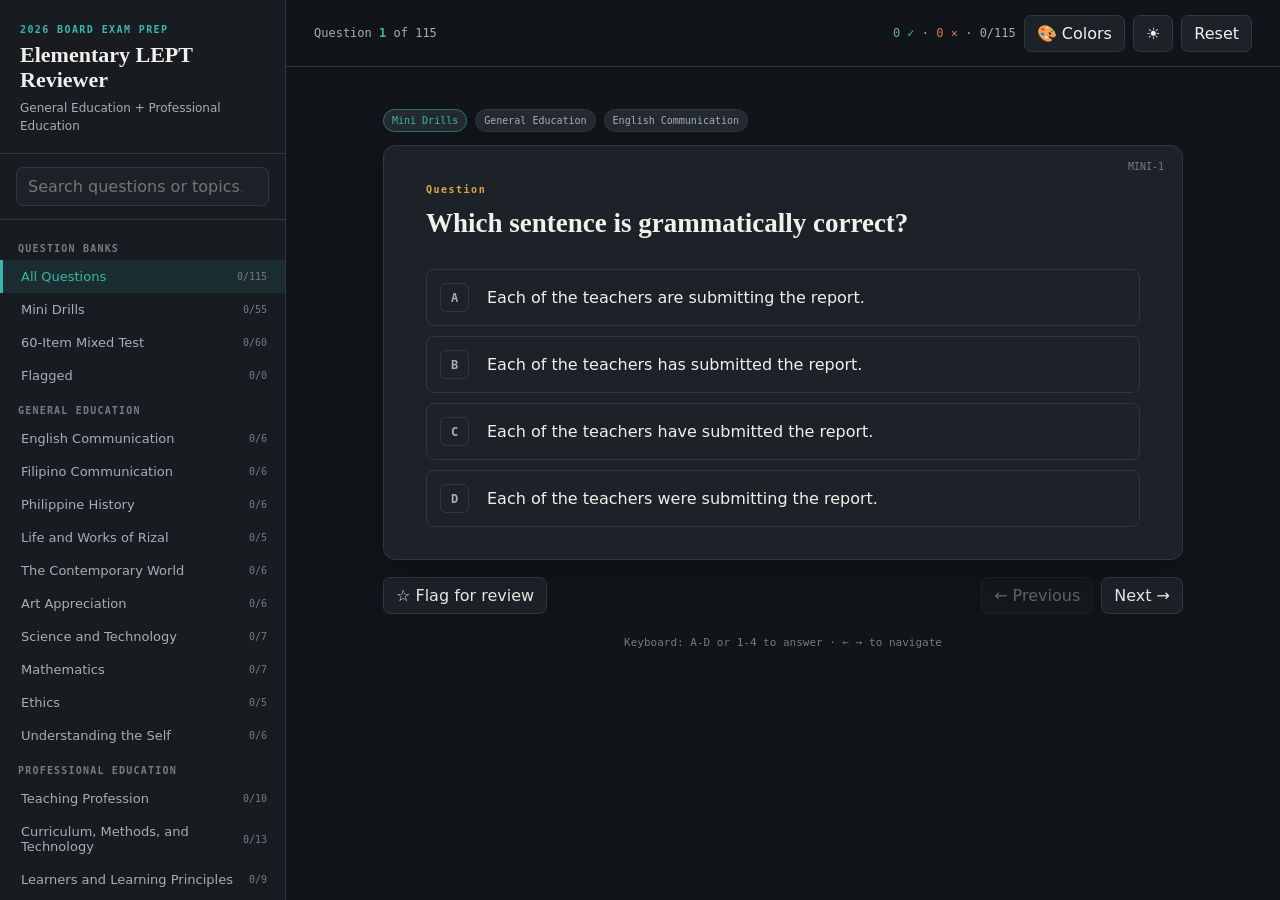
==== index.html @ 4aae1e00 "Rename elementary-lept-reviewer.html to index.html" ====
<!doctype html>
<html lang="en">
<head>
  <meta charset="utf-8">
  <meta name="viewport" content="width=device-width,initial-scale=1">
  <meta name="description" content="Interactive Elementary LEPT 2026 reviewer based on the included PDF.">
  <title>Elementary LEPT 2026 - Interactive Reviewer</title>
  <script>
    try {
      document.documentElement.dataset.theme = localStorage.getItem('lept-theme') || 'dark';
      const savedAccent = localStorage.getItem('lept-accent');
      if (/^#[0-9a-f]{6}$/i.test(savedAccent || '')) document.documentElement.style.setProperty('--teal', savedAccent);
    } catch (_) { document.documentElement.dataset.theme = 'dark'; }
  </script>
  <style>
    :root{color-scheme:dark;--bg:#111418;--side:#181c21;--card:#1d2228;--soft:#242a31;--line:#303740;--ink:#f1f0eb;--dim:#a8adb4;--faint:#737b85;--teal:#3cb6aa;--teal-bg:rgba(60,182,170,.1);--gold:#dba746;--good:#58bd87;--good-bg:rgba(88,189,135,.12);--bad:#e26d5a;--bad-bg:rgba(226,109,90,.12);--serif:Georgia,'Times New Roman',serif;--sans:Inter,Segoe UI,system-ui,sans-serif;--mono:'Cascadia Mono',Consolas,monospace}
    :root[data-theme="light"]{color-scheme:light;--bg:#f4f1ea;--side:#eae5dc;--card:#fffdf8;--soft:#f3efe7;--line:#d7d0c4;--ink:#242621;--dim:#62665f;--faint:#8a8d86;--teal:#147f78;--teal-bg:rgba(20,127,120,.09);--gold:#a56a19;--good:#287b52;--good-bg:rgba(40,123,82,.1);--bad:#b64b3b;--bad-bg:rgba(182,75,59,.1)}
    *{box-sizing:border-box}html,body{margin:0;height:100%;background:var(--bg);color:var(--ink);font-family:var(--sans)}button,input{font:inherit}button{color:inherit}body{display:flex;overflow:hidden}
    .sidebar{width:286px;min-width:286px;height:100vh;display:flex;flex-direction:column;background:var(--side);border-right:1px solid var(--line);z-index:20}.brand{padding:24px 20px 18px;border-bottom:1px solid var(--line)}.eyebrow,.label{font:600 10px/1.2 var(--mono);letter-spacing:.14em;text-transform:uppercase;color:var(--teal)}.brand h1{font:600 22px/1.12 var(--serif);margin:7px 0 7px}.brand p{font-size:12px;line-height:1.5;color:var(--dim);margin:0}.search{padding:13px 16px;border-bottom:1px solid var(--line)}.search input{width:100%;border:1px solid var(--line);border-radius:7px;background:var(--card);color:var(--ink);padding:9px 11px;outline:none}.search input:focus{border-color:var(--teal)}.filters{overflow:auto;padding:10px 0 24px}.group-title{font:600 10px/1 var(--mono);text-transform:uppercase;letter-spacing:.12em;color:var(--faint);padding:14px 18px 6px}.filter{display:grid;grid-template-columns:1fr auto;gap:8px;align-items:center;width:100%;padding:9px 18px;border:0;border-left:3px solid transparent;background:transparent;text-align:left;cursor:pointer;font-size:13px;color:var(--dim)}.filter:hover{background:var(--teal-bg);color:var(--ink)}.filter.active{border-left-color:var(--teal);background:var(--teal-bg);color:var(--teal)}.filter small{font:10px var(--mono);color:var(--faint)}
    .main{height:100vh;min-width:0;flex:1;display:flex;flex-direction:column}.topbar{height:67px;min-height:67px;display:flex;align-items:center;justify-content:space-between;gap:16px;padding:0 28px;border-bottom:1px solid var(--line);background:var(--bg)}.progress-label{font:12px var(--mono);color:var(--dim)}.progress-label b{color:var(--teal)}.top-actions{display:flex;align-items:center;gap:8px;position:relative}.icon-btn,.nav-btn,.action-btn{border:1px solid var(--line);border-radius:7px;background:var(--card);cursor:pointer;padding:8px 12px}.icon-btn:hover,.nav-btn:hover,.action-btn:hover{border-color:var(--teal);color:var(--teal)}.icon-btn.active{border-color:var(--teal);color:var(--teal);background:var(--teal-bg)}.menu{display:none}.score{font:12px var(--mono);color:var(--dim);white-space:nowrap}.score .good{color:var(--good)}.score .bad{color:var(--bad)}
    .appearance{position:absolute;right:0;top:46px;width:286px;padding:17px;border:1px solid var(--line);border-radius:11px;background:var(--card);box-shadow:0 18px 45px rgba(0,0,0,.3);z-index:40;display:none}.appearance.open{display:block}.appearance h2{font:600 18px var(--serif);margin:0 0 5px}.appearance p{font-size:12px;line-height:1.45;color:var(--dim);margin:0 0 15px}.palette{display:grid;grid-template-columns:repeat(6,1fr);gap:9px;margin-bottom:16px}.swatch{width:32px;height:32px;border-radius:50%;border:2px solid var(--card);outline:1px solid var(--line);cursor:pointer;transition:transform .15s}.swatch:hover{transform:scale(1.1)}.swatch.selected{outline:3px solid var(--ink);outline-offset:2px}.custom-color{display:flex;align-items:center;justify-content:space-between;gap:12px;padding-top:13px;border-top:1px solid var(--line);font-size:13px}.custom-color input{width:46px;height:32px;padding:2px;border:1px solid var(--line);border-radius:6px;background:var(--soft);cursor:pointer}.appearance-note{font:10px var(--mono);color:var(--faint);margin-top:12px}
    .content{overflow:auto;min-width:0;flex:1;padding:42px 24px 34px}.wrap{width:min(800px,100%);max-width:100%;margin:auto}.crumbs{display:flex;gap:8px;align-items:center;flex-wrap:wrap;margin-bottom:13px}.chip{padding:5px 8px;border:1px solid var(--line);border-radius:999px;font:10px var(--mono);color:var(--dim);background:var(--soft)}.chip.accent{color:var(--teal);border-color:color-mix(in srgb,var(--teal) 45%,var(--line))}.card{position:relative;max-width:100%;min-width:0;padding:38px 42px 32px;border:1px solid var(--line);border-radius:12px;background:var(--card);box-shadow:0 18px 50px rgba(0,0,0,.18)}.stamp{position:absolute;right:18px;top:15px;font:10px var(--mono);color:var(--faint)}.q-label{font:600 10px var(--mono);letter-spacing:.15em;color:var(--gold);margin-bottom:10px}.question{font:600 clamp(20px,3vw,27px)/1.35 var(--serif);margin:0 0 28px;overflow-wrap:anywhere}.options{display:grid;gap:10px;min-width:0}.option{display:grid;grid-template-columns:35px minmax(0,1fr);gap:12px;align-items:start;min-width:0;border:1px solid var(--line);border-radius:8px;padding:13px;background:transparent;text-align:left;cursor:pointer;transition:.14s}.option:hover:not(:disabled){border-color:var(--gold);transform:translateY(-1px)}.letter{display:grid;place-items:center;width:29px;height:29px;border:1px solid var(--line);border-radius:6px;font:600 12px var(--mono);color:var(--dim)}.option-text{min-width:0;padding-top:3px;line-height:1.45;overflow-wrap:anywhere}.option.correct{border-color:var(--good);background:var(--good-bg)}.option.wrong{border-color:var(--bad);background:var(--bad-bg)}.option.dim{opacity:.48}.option.correct .letter{background:var(--good);border-color:var(--good);color:#fff}.option.wrong .letter{background:var(--bad);border-color:var(--bad);color:#fff}.rationale{display:none;margin-top:20px;border-left:3px solid var(--teal);padding:12px 15px;background:var(--teal-bg);border-radius:0 7px 7px 0;color:var(--dim);line-height:1.55;font-size:14px}.rationale.show{display:block}.rationale strong{color:var(--teal)}
    .below{display:flex;align-items:center;justify-content:space-between;gap:14px;margin-top:17px}.nav-pair{display:flex;gap:8px}.nav-btn:disabled{opacity:.35;cursor:not-allowed}.action-btn.flagged{color:var(--gold);border-color:var(--gold)}.tip{text-align:center;margin-top:22px;color:var(--faint);font:11px var(--mono)}.empty{padding:70px 20px;text-align:center}.empty h2{font:600 27px var(--serif);margin:0 0 9px}.empty p{color:var(--dim)}
    .finish{display:none;text-align:center;padding:50px 30px}.finish.show{display:block}.finish .ring{width:132px;height:132px;border-radius:50%;display:grid;place-items:center;margin:0 auto 23px;background:conic-gradient(var(--teal) var(--pct),var(--soft) 0);position:relative}.finish .ring:after{content:"";position:absolute;inset:10px;border-radius:50%;background:var(--card)}.finish .ring span{z-index:1;font:600 27px var(--serif)}.finish h2{font:600 29px var(--serif);margin:0 0 8px}.finish p{color:var(--dim)}
    @media(max-width:760px){.sidebar{position:fixed;left:-292px;transition:left .2s;box-shadow:12px 0 30px rgba(0,0,0,.3)}.sidebar.open{left:0}.menu{display:inline-flex}.main{width:100vw}.topbar{padding:0 14px}.score,.color-label{display:none}.appearance{position:fixed;top:61px;right:10px;width:min(286px,calc(100vw - 20px))}.content{padding:24px 13px;overflow-x:hidden}.card{padding:34px 18px 24px}.question{font-size:21px}.below{align-items:stretch;flex-direction:column}.nav-pair{display:grid;grid-template-columns:1fr 1fr}.nav-btn{width:100%}}
  </style>
</head>
<body>
  <aside class="sidebar" id="sidebar">
    <div class="brand"><div class="eyebrow">2026 Board Exam Prep</div><h1>Elementary LEPT Reviewer</h1><p>General Education + Professional Education</p></div>
    <div class="search"><input id="search" type="search" placeholder="Search questions or topics..." aria-label="Search questions"></div>
    <nav class="filters" id="filters" aria-label="Question filters"></nav>
  </aside>
  <main class="main">
    <header class="topbar">
      <div style="display:flex;align-items:center;gap:10px"><button class="icon-btn menu" id="menu" aria-label="Open menu">☰</button><div class="progress-label" id="progressLabel">Loading reviewer...</div></div>
      <div class="top-actions">
        <div class="score" id="score"></div>
        <button class="icon-btn" id="appearanceButton" aria-label="Customize colors" aria-expanded="false"><span aria-hidden="true">🎨</span><span class="color-label"> Colors</span></button>
        <button class="icon-btn" id="theme" aria-label="Change light or dark mode">☀</button>
        <button class="icon-btn" id="reset" aria-label="Reset all progress">Reset</button>
        <section class="appearance" id="appearance" aria-label="Appearance settings">
          <h2>Make it yours</h2>
          <p>Choose a ready-made accent or create your own color.</p>
          <div class="palette" id="palette"></div>
          <label class="custom-color"><span>Custom accent</span><input id="customColor" type="color" value="#3cb6aa" aria-label="Choose a custom accent color"></label>
          <div class="appearance-note">Your choice is saved on this device.</div>
        </section>
      </div>
    </header>
    <section class="content" id="content"><div class="wrap" id="app"></div></section>
  </main>
  <script src="reviewer-questions.js"></script>
  <script>
  (()=>{
    const questions=window.REVIEWER_QUESTIONS||[],state={filter:'All Questions',index:0,search:'',visible:[],orders:{},progress:load('lept-progress-v1',{}),flags:load('lept-flags-v1',{})};
    const app=document.querySelector('#app'),filters=document.querySelector('#filters'),search=document.querySelector('#search'),sidebar=document.querySelector('#sidebar');
    const esc=s=>String(s).replace(/[&<>"']/g,c=>({'&':'&amp;','<':'&lt;','>':'&gt;','"':'&quot;',"'":'&#39;'}[c]));
    function load(k,f){try{return JSON.parse(localStorage.getItem(k))||f}catch(_){return f}} function save(k,v){try{localStorage.setItem(k,JSON.stringify(v))}catch(_){}}
    function shuffle(n){const a=[...Array(n).keys()];for(let i=a.length-1;i;i--){const j=Math.floor(Math.random()*(i+1));[a[i],a[j]]=[a[j],a[i]]}return a}
    function order(q){return state.orders[q.id]||(state.orders[q.id]=shuffle(q.options.length))}
    function sectionGroup(s){return ['English Communication','Filipino Communication','Philippine History','Life and Works of Rizal','The Contemporary World','Art Appreciation','Science and Technology','Mathematics','Ethics','Understanding the Self'].includes(s)?'General Education':'Professional Education'}
    const sections=[...new Set(questions.map(q=>q.section))];
    function stats(list){let answered=0,correct=0;list.forEach(q=>{const p=state.progress[q.id];if(p){answered++;if(p.correct)correct++}});return{answered,correct,total:list.length}}
    function buildFilters(){
      const rows=[];const add=(name,list)=>{const s=stats(list);rows.push(`<button class="filter ${state.filter===name?'active':''}" data-filter="${esc(name)}"><span>${esc(name)}</span><small>${s.answered}/${s.total}</small></button>`)};
      rows.push('<div class="group-title">Question Banks</div>');add('All Questions',questions);add('Mini Drills',questions.filter(q=>q.bank==='Mini Drills'));add('60-Item Mixed Test',questions.filter(q=>q.bank==='60-Item Mixed Test'));add('Flagged',questions.filter(q=>state.flags[q.id]));
      ['General Education','Professional Education'].forEach(group=>{rows.push(`<div class="group-title">${group}</div>`);sections.filter(s=>sectionGroup(s)===group).forEach(s=>add(s,questions.filter(q=>q.section===s)))});
      filters.innerHTML=rows.join('');filters.querySelectorAll('.filter').forEach(b=>b.onclick=()=>{state.filter=b.dataset.filter;state.index=0;state.search='';search.value='';apply();sidebar.classList.remove('open')});
    }
    function baseList(){if(state.filter==='All Questions')return questions;if(state.filter==='Flagged')return questions.filter(q=>state.flags[q.id]);if(state.filter==='Mini Drills'||state.filter==='60-Item Mixed Test')return questions.filter(q=>q.bank===state.filter);return questions.filter(q=>q.section===state.filter)}
    function apply(){const term=state.search.trim().toLowerCase();state.visible=baseList().filter(q=>!term||[q.question,q.section,...q.options].some(v=>v.toLowerCase().includes(term)));if(state.index>=state.visible.length)state.index=Math.max(0,state.visible.length-1);buildFilters();render()}
    function score(){const s=stats(baseList()),pct=s.answered?Math.round(s.correct/s.answered*100):0;document.querySelector('#score').innerHTML=`<span class="good">${s.correct} ✓</span> · <span class="bad">${s.answered-s.correct} ✕</span> · ${s.answered}/${s.total}${s.answered?' · '+pct+'%':''}`}
    function render(){score();const q=state.visible[state.index];const label=document.querySelector('#progressLabel');if(!q){label.textContent='No matching questions';app.innerHTML='<div class="empty"><h2>No questions found</h2><p>Try a different topic or search term.</p></div>';return}
      label.innerHTML=`Question <b>${state.index+1}</b> of ${state.visible.length}`;const p=state.progress[q.id],ord=order(q);
      app.innerHTML=`<div class="crumbs"><span class="chip accent">${esc(q.bank)}</span><span class="chip">${esc(sectionGroup(q.section))}</span><span class="chip">${esc(q.section)}</span></div><article class="card"><span class="stamp">${esc(q.id.toUpperCase())}</span><div class="q-label">Question</div><h2 class="question">${esc(q.question)}</h2><div class="options">${ord.map((oi,pos)=>{let cls='';if(p)cls=oi===q.answer?'correct':oi===p.chosen?'wrong':'dim';return`<button class="option ${cls}" data-choice="${oi}" ${p?'disabled':''}><span class="letter">${String.fromCharCode(65+pos)}</span><span class="option-text">${esc(q.options[oi])}</span></button>`}).join('')}</div><div class="rationale ${p?'show':''}"><strong>${p?(p.correct?'Correct.':'The correct answer is '+String.fromCharCode(65+ord.indexOf(q.answer))+'.'):''}</strong> ${p?esc(q.explanation):''}</div></article><div class="below"><button class="action-btn ${state.flags[q.id]?'flagged':''}" id="flag">${state.flags[q.id]?'★ Flagged':'☆ Flag for review'}</button><div class="nav-pair"><button class="nav-btn" id="prev" ${state.index===0?'disabled':''}>← Previous</button><button class="nav-btn" id="next" ${state.index===state.visible.length-1?'disabled':''}>Next →</button></div></div><div class="tip">Keyboard: A-D or 1-4 to answer · ← → to navigate</div>`;
      app.querySelectorAll('.option').forEach(b=>b.onclick=()=>answer(q,Number(b.dataset.choice)));document.querySelector('#prev').onclick=()=>move(-1);document.querySelector('#next').onclick=()=>move(1);document.querySelector('#flag').onclick=()=>{state.flags[q.id]=!state.flags[q.id];save('lept-flags-v1',state.flags);buildFilters();render()};
    }
    function answer(q,chosen){if(state.progress[q.id])return;state.progress[q.id]={chosen,correct:chosen===q.answer};save('lept-progress-v1',state.progress);buildFilters();render()}
    function move(n){const next=state.index+n;if(next>=0&&next<state.visible.length){state.index=next;document.querySelector('#content').scrollTop=0;render()}}
    search.oninput=e=>{state.search=e.target.value;state.index=0;apply()};document.querySelector('#menu').onclick=()=>sidebar.classList.toggle('open');
    const appearance=document.querySelector('#appearance'),appearanceButton=document.querySelector('#appearanceButton'),customColor=document.querySelector('#customColor');
    const accents=[['Teal','#3cb6aa'],['Pink','#ec78ad'],['Rose','#e76578'],['Purple','#a986e8'],['Blue','#5d9fe8'],['Orange','#e79a4b']];
    let currentAccent=localStorage.getItem('lept-accent')||'#3cb6aa';
    function accentWash(hex,alpha=.11){const n=parseInt(hex.slice(1),16);return `rgba(${n>>16},${n>>8&255},${n&255},${alpha})`}
    function setAccent(hex){if(!/^#[0-9a-f]{6}$/i.test(hex))return;currentAccent=hex.toLowerCase();document.documentElement.style.setProperty('--teal',currentAccent);document.documentElement.style.setProperty('--teal-bg',accentWash(currentAccent));customColor.value=currentAccent;localStorage.setItem('lept-accent',currentAccent);document.querySelectorAll('.swatch').forEach(s=>s.classList.toggle('selected',s.dataset.color===currentAccent));}
    document.querySelector('#palette').innerHTML=accents.map(([name,color])=>`<button class="swatch" style="background:${color}" data-color="${color}" title="${name}" aria-label="Use ${name} accent"></button>`).join('');document.querySelectorAll('.swatch').forEach(s=>s.onclick=()=>setAccent(s.dataset.color));customColor.oninput=e=>setAccent(e.target.value);setAccent(currentAccent);
    appearanceButton.onclick=e=>{e.stopPropagation();const open=appearance.classList.toggle('open');appearanceButton.classList.toggle('active',open);appearanceButton.setAttribute('aria-expanded',String(open))};appearance.onclick=e=>e.stopPropagation();document.addEventListener('click',()=>{appearance.classList.remove('open');appearanceButton.classList.remove('active');appearanceButton.setAttribute('aria-expanded','false')});
    document.querySelector('#theme').onclick=()=>{const t=document.documentElement.dataset.theme==='light'?'dark':'light';document.documentElement.dataset.theme=t;localStorage.setItem('lept-theme',t);document.querySelector('#theme').textContent=t==='light'?'☾':'☀';setAccent(currentAccent)};document.querySelector('#theme').textContent=document.documentElement.dataset.theme==='light'?'☾':'☀';
    document.querySelector('#reset').onclick=()=>{if(confirm('Clear all saved answers and flags?')){state.progress={};state.flags={};state.orders={};save('lept-progress-v1',{});save('lept-flags-v1',{});apply()}};
    document.addEventListener('keydown',e=>{if(document.activeElement===search)return;if(e.key==='ArrowLeft')move(-1);else if(e.key==='ArrowRight')move(1);else{let n=/^[a-d]$/i.test(e.key)?e.key.toLowerCase().charCodeAt(0)-97:/^[1-4]$/.test(e.key)?Number(e.key)-1:-1;if(n>=0&&state.visible[state.index]){const q=state.visible[state.index],ord=order(q);answer(q,ord[n])}}});
    apply();
  })();
  </script>
</body>
</html>
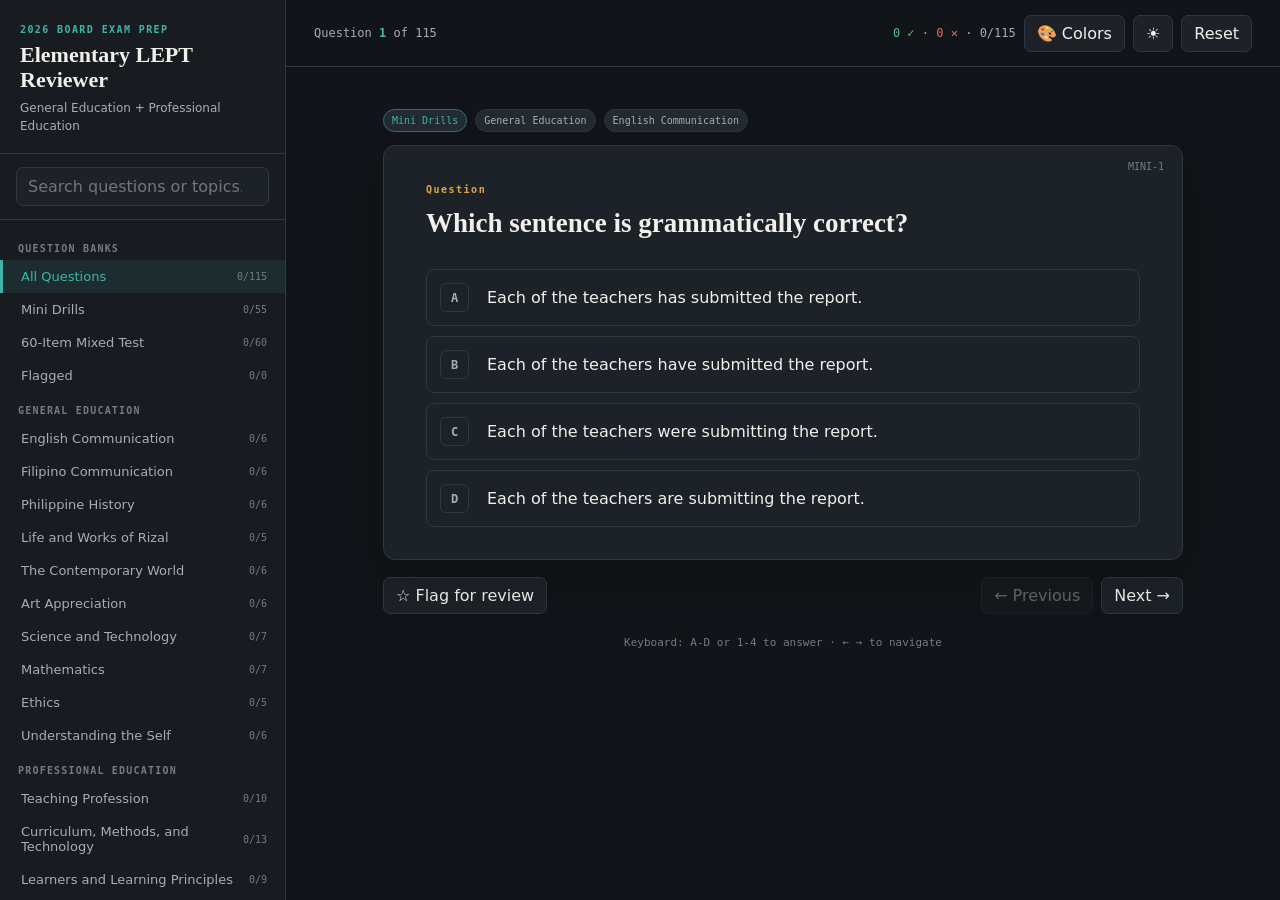
==== commit 25761533: "Add customizable full-page themes" ====
--- a/index.html
+++ b/index.html
@@ -8,6 +8,7 @@
   <script>
     try {
       document.documentElement.dataset.theme = localStorage.getItem('lept-theme') || 'dark';
+      document.documentElement.dataset.palette = localStorage.getItem('lept-page-theme') || 'classic';
       const savedAccent = localStorage.getItem('lept-accent');
       if (/^#[0-9a-f]{6}$/i.test(savedAccent || '')) document.documentElement.style.setProperty('--teal', savedAccent);
     } catch (_) { document.documentElement.dataset.theme = 'dark'; }
@@ -15,10 +16,20 @@
   <style>
     :root{color-scheme:dark;--bg:#111418;--side:#181c21;--card:#1d2228;--soft:#242a31;--line:#303740;--ink:#f1f0eb;--dim:#a8adb4;--faint:#737b85;--teal:#3cb6aa;--teal-bg:rgba(60,182,170,.1);--gold:#dba746;--good:#58bd87;--good-bg:rgba(88,189,135,.12);--bad:#e26d5a;--bad-bg:rgba(226,109,90,.12);--serif:Georgia,'Times New Roman',serif;--sans:Inter,Segoe UI,system-ui,sans-serif;--mono:'Cascadia Mono',Consolas,monospace}
     :root[data-theme="light"]{color-scheme:light;--bg:#f4f1ea;--side:#eae5dc;--card:#fffdf8;--soft:#f3efe7;--line:#d7d0c4;--ink:#242621;--dim:#62665f;--faint:#8a8d86;--teal:#147f78;--teal-bg:rgba(20,127,120,.09);--gold:#a56a19;--good:#287b52;--good-bg:rgba(40,123,82,.1);--bad:#b64b3b;--bad-bg:rgba(182,75,59,.1)}
+    :root[data-palette="pink"]{--bg:#1a1117;--side:#241820;--card:#2b1d26;--soft:#35242f;--line:#503646;--ink:#fff1f7;--dim:#cfb1c0;--faint:#967788;--teal:#f07caf;--teal-bg:rgba(240,124,175,.12);--gold:#f0b3cc;--good:#74c99b;--good-bg:rgba(116,201,155,.13);--bad:#ef7d83;--bad-bg:rgba(239,125,131,.13)}
+    :root[data-theme="light"][data-palette="pink"]{--bg:#fff3f8;--side:#f8e4ed;--card:#fffafd;--soft:#f7e9f0;--line:#e8cad8;--ink:#432733;--dim:#795663;--faint:#a17c8c;--teal:#d64f91;--teal-bg:rgba(214,79,145,.1);--gold:#a85e7f;--good:#287b52;--good-bg:rgba(40,123,82,.1);--bad:#be4e5a;--bad-bg:rgba(190,78,90,.1)}
+    :root[data-palette="lavender"]{--bg:#14121d;--side:#1d1929;--card:#241f32;--soft:#2d2740;--line:#443c5c;--ink:#f5f0ff;--dim:#beb4d3;--faint:#847a9d;--teal:#ae8bf2;--teal-bg:rgba(174,139,242,.12);--gold:#e0b6ff;--good:#68c7a0;--good-bg:rgba(104,199,160,.13);--bad:#ef7d91;--bad-bg:rgba(239,125,145,.13)}
+    :root[data-theme="light"][data-palette="lavender"]{--bg:#f7f3ff;--side:#ebe4f8;--card:#fdfbff;--soft:#f0eafb;--line:#d9cdec;--ink:#302743;--dim:#675a7c;--faint:#9183a5;--teal:#7851c5;--teal-bg:rgba(120,81,197,.1);--gold:#8e5eb0;--good:#287b52;--good-bg:rgba(40,123,82,.1);--bad:#b64b61;--bad-bg:rgba(182,75,97,.1)}
+    :root[data-palette="ocean"]{--bg:#091620;--side:#0e202d;--card:#122936;--soft:#193441;--line:#294a5a;--ink:#ecf9ff;--dim:#a8c4d0;--faint:#6c91a1;--teal:#42bde2;--teal-bg:rgba(66,189,226,.12);--gold:#72d5c7;--good:#62c79a;--good-bg:rgba(98,199,154,.13);--bad:#f17b6c;--bad-bg:rgba(241,123,108,.13)}
+    :root[data-theme="light"][data-palette="ocean"]{--bg:#eff9fc;--side:#dfeff4;--card:#f9fdff;--soft:#e8f4f7;--line:#c5dfe7;--ink:#17333e;--dim:#4f707d;--faint:#7898a4;--teal:#147fa5;--teal-bg:rgba(20,127,165,.1);--gold:#217e73;--good:#287b52;--good-bg:rgba(40,123,82,.1);--bad:#b75143;--bad-bg:rgba(183,81,67,.1)}
+    :root[data-palette="sunset"]{--bg:#1b120d;--side:#271a13;--card:#302118;--soft:#3a291e;--line:#554031;--ink:#fff4e9;--dim:#d2b9a4;--faint:#967c68;--teal:#ef914d;--teal-bg:rgba(239,145,77,.12);--gold:#f3c35f;--good:#7fc486;--good-bg:rgba(127,196,134,.13);--bad:#ec6d5d;--bad-bg:rgba(236,109,93,.13)}
+    :root[data-theme="light"][data-palette="sunset"]{--bg:#fff7ed;--side:#f4e7d7;--card:#fffdf8;--soft:#f8eddf;--line:#e5d1ba;--ink:#402d20;--dim:#775e4c;--faint:#9e846e;--teal:#c75d20;--teal-bg:rgba(199,93,32,.1);--gold:#a56a19;--good:#39784b;--good-bg:rgba(57,120,75,.1);--bad:#b64b3b;--bad-bg:rgba(182,75,59,.1)}
+    :root[data-palette="forest"]{--bg:#0d1713;--side:#14211b;--card:#1a2922;--soft:#21342b;--line:#365044;--ink:#eff9f2;--dim:#acc6b6;--faint:#718f7d;--teal:#62bd82;--teal-bg:rgba(98,189,130,.12);--gold:#c5b768;--good:#63c893;--good-bg:rgba(99,200,147,.13);--bad:#e47c67;--bad-bg:rgba(228,124,103,.13)}
+    :root[data-theme="light"][data-palette="forest"]{--bg:#f1f8f2;--side:#e0eee3;--card:#fbfefb;--soft:#e8f3ea;--line:#c8ddcd;--ink:#24382a;--dim:#566f5d;--faint:#7d9884;--teal:#2f8250;--teal-bg:rgba(47,130,80,.1);--gold:#817425;--good:#287b52;--good-bg:rgba(40,123,82,.1);--bad:#b65340;--bad-bg:rgba(182,83,64,.1)}
     *{box-sizing:border-box}html,body{margin:0;height:100%;background:var(--bg);color:var(--ink);font-family:var(--sans)}button,input{font:inherit}button{color:inherit}body{display:flex;overflow:hidden}
     .sidebar{width:286px;min-width:286px;height:100vh;display:flex;flex-direction:column;background:var(--side);border-right:1px solid var(--line);z-index:20}.brand{padding:24px 20px 18px;border-bottom:1px solid var(--line)}.eyebrow,.label{font:600 10px/1.2 var(--mono);letter-spacing:.14em;text-transform:uppercase;color:var(--teal)}.brand h1{font:600 22px/1.12 var(--serif);margin:7px 0 7px}.brand p{font-size:12px;line-height:1.5;color:var(--dim);margin:0}.search{padding:13px 16px;border-bottom:1px solid var(--line)}.search input{width:100%;border:1px solid var(--line);border-radius:7px;background:var(--card);color:var(--ink);padding:9px 11px;outline:none}.search input:focus{border-color:var(--teal)}.filters{overflow:auto;padding:10px 0 24px}.group-title{font:600 10px/1 var(--mono);text-transform:uppercase;letter-spacing:.12em;color:var(--faint);padding:14px 18px 6px}.filter{display:grid;grid-template-columns:1fr auto;gap:8px;align-items:center;width:100%;padding:9px 18px;border:0;border-left:3px solid transparent;background:transparent;text-align:left;cursor:pointer;font-size:13px;color:var(--dim)}.filter:hover{background:var(--teal-bg);color:var(--ink)}.filter.active{border-left-color:var(--teal);background:var(--teal-bg);color:var(--teal)}.filter small{font:10px var(--mono);color:var(--faint)}
     .main{height:100vh;min-width:0;flex:1;display:flex;flex-direction:column}.topbar{height:67px;min-height:67px;display:flex;align-items:center;justify-content:space-between;gap:16px;padding:0 28px;border-bottom:1px solid var(--line);background:var(--bg)}.progress-label{font:12px var(--mono);color:var(--dim)}.progress-label b{color:var(--teal)}.top-actions{display:flex;align-items:center;gap:8px;position:relative}.icon-btn,.nav-btn,.action-btn{border:1px solid var(--line);border-radius:7px;background:var(--card);cursor:pointer;padding:8px 12px}.icon-btn:hover,.nav-btn:hover,.action-btn:hover{border-color:var(--teal);color:var(--teal)}.icon-btn.active{border-color:var(--teal);color:var(--teal);background:var(--teal-bg)}.menu{display:none}.score{font:12px var(--mono);color:var(--dim);white-space:nowrap}.score .good{color:var(--good)}.score .bad{color:var(--bad)}
-    .appearance{position:absolute;right:0;top:46px;width:286px;padding:17px;border:1px solid var(--line);border-radius:11px;background:var(--card);box-shadow:0 18px 45px rgba(0,0,0,.3);z-index:40;display:none}.appearance.open{display:block}.appearance h2{font:600 18px var(--serif);margin:0 0 5px}.appearance p{font-size:12px;line-height:1.45;color:var(--dim);margin:0 0 15px}.palette{display:grid;grid-template-columns:repeat(6,1fr);gap:9px;margin-bottom:16px}.swatch{width:32px;height:32px;border-radius:50%;border:2px solid var(--card);outline:1px solid var(--line);cursor:pointer;transition:transform .15s}.swatch:hover{transform:scale(1.1)}.swatch.selected{outline:3px solid var(--ink);outline-offset:2px}.custom-color{display:flex;align-items:center;justify-content:space-between;gap:12px;padding-top:13px;border-top:1px solid var(--line);font-size:13px}.custom-color input{width:46px;height:32px;padding:2px;border:1px solid var(--line);border-radius:6px;background:var(--soft);cursor:pointer}.appearance-note{font:10px var(--mono);color:var(--faint);margin-top:12px}
+    .appearance{position:absolute;right:0;top:46px;width:330px;padding:17px;border:1px solid var(--line);border-radius:11px;background:var(--card);box-shadow:0 18px 45px rgba(0,0,0,.3);z-index:40;display:none}.appearance.open{display:block}.appearance h2{font:600 18px var(--serif);margin:0 0 5px}.appearance p{font-size:12px;line-height:1.45;color:var(--dim);margin:0 0 15px}.palette{display:grid;grid-template-columns:repeat(2,1fr);gap:8px;margin-bottom:16px}.theme-card{display:flex;align-items:center;gap:9px;min-width:0;padding:9px;border:1px solid var(--line);border-radius:8px;background:var(--soft);color:var(--dim);font-size:12px;text-align:left;cursor:pointer}.theme-card:hover{border-color:var(--teal);color:var(--ink)}.theme-card.selected{border-color:var(--teal);box-shadow:inset 0 0 0 1px var(--teal);color:var(--ink)}.theme-preview{display:flex;flex:none;width:43px;height:29px;overflow:hidden;border:1px solid rgba(255,255,255,.16);border-radius:6px}.theme-preview i{display:block;flex:1}.custom-color{display:flex;align-items:center;justify-content:space-between;gap:12px;padding-top:13px;border-top:1px solid var(--line);font-size:13px}.custom-color input{width:46px;height:32px;padding:2px;border:1px solid var(--line);border-radius:6px;background:var(--soft);cursor:pointer}.appearance-note{font:10px var(--mono);color:var(--faint);margin-top:12px}
     .content{overflow:auto;min-width:0;flex:1;padding:42px 24px 34px}.wrap{width:min(800px,100%);max-width:100%;margin:auto}.crumbs{display:flex;gap:8px;align-items:center;flex-wrap:wrap;margin-bottom:13px}.chip{padding:5px 8px;border:1px solid var(--line);border-radius:999px;font:10px var(--mono);color:var(--dim);background:var(--soft)}.chip.accent{color:var(--teal);border-color:color-mix(in srgb,var(--teal) 45%,var(--line))}.card{position:relative;max-width:100%;min-width:0;padding:38px 42px 32px;border:1px solid var(--line);border-radius:12px;background:var(--card);box-shadow:0 18px 50px rgba(0,0,0,.18)}.stamp{position:absolute;right:18px;top:15px;font:10px var(--mono);color:var(--faint)}.q-label{font:600 10px var(--mono);letter-spacing:.15em;color:var(--gold);margin-bottom:10px}.question{font:600 clamp(20px,3vw,27px)/1.35 var(--serif);margin:0 0 28px;overflow-wrap:anywhere}.options{display:grid;gap:10px;min-width:0}.option{display:grid;grid-template-columns:35px minmax(0,1fr);gap:12px;align-items:start;min-width:0;border:1px solid var(--line);border-radius:8px;padding:13px;background:transparent;text-align:left;cursor:pointer;transition:.14s}.option:hover:not(:disabled){border-color:var(--gold);transform:translateY(-1px)}.letter{display:grid;place-items:center;width:29px;height:29px;border:1px solid var(--line);border-radius:6px;font:600 12px var(--mono);color:var(--dim)}.option-text{min-width:0;padding-top:3px;line-height:1.45;overflow-wrap:anywhere}.option.correct{border-color:var(--good);background:var(--good-bg)}.option.wrong{border-color:var(--bad);background:var(--bad-bg)}.option.dim{opacity:.48}.option.correct .letter{background:var(--good);border-color:var(--good);color:#fff}.option.wrong .letter{background:var(--bad);border-color:var(--bad);color:#fff}.rationale{display:none;margin-top:20px;border-left:3px solid var(--teal);padding:12px 15px;background:var(--teal-bg);border-radius:0 7px 7px 0;color:var(--dim);line-height:1.55;font-size:14px}.rationale.show{display:block}.rationale strong{color:var(--teal)}
     .below{display:flex;align-items:center;justify-content:space-between;gap:14px;margin-top:17px}.nav-pair{display:flex;gap:8px}.nav-btn:disabled{opacity:.35;cursor:not-allowed}.action-btn.flagged{color:var(--gold);border-color:var(--gold)}.tip{text-align:center;margin-top:22px;color:var(--faint);font:11px var(--mono)}.empty{padding:70px 20px;text-align:center}.empty h2{font:600 27px var(--serif);margin:0 0 9px}.empty p{color:var(--dim)}
     .finish{display:none;text-align:center;padding:50px 30px}.finish.show{display:block}.finish .ring{width:132px;height:132px;border-radius:50%;display:grid;place-items:center;margin:0 auto 23px;background:conic-gradient(var(--teal) var(--pct),var(--soft) 0);position:relative}.finish .ring:after{content:"";position:absolute;inset:10px;border-radius:50%;background:var(--card)}.finish .ring span{z-index:1;font:600 27px var(--serif)}.finish h2{font:600 29px var(--serif);margin:0 0 8px}.finish p{color:var(--dim)}
@@ -40,10 +51,10 @@
         <button class="icon-btn" id="theme" aria-label="Change light or dark mode">☀</button>
         <button class="icon-btn" id="reset" aria-label="Reset all progress">Reset</button>
         <section class="appearance" id="appearance" aria-label="Appearance settings">
-          <h2>Make it yours</h2>
-          <p>Choose a ready-made accent or create your own color.</p>
+          <h2>Choose a page theme</h2>
+          <p>Change the whole reviewer - backgrounds, cards, text, borders, and accents.</p>
           <div class="palette" id="palette"></div>
-          <label class="custom-color"><span>Custom accent</span><input id="customColor" type="color" value="#3cb6aa" aria-label="Choose a custom accent color"></label>
+          <label class="custom-color"><span>Fine-tune the accent</span><input id="customColor" type="color" value="#3cb6aa" aria-label="Choose a custom accent color"></label>
           <div class="appearance-note">Your choice is saved on this device.</div>
         </section>
       </div>
@@ -80,13 +91,22 @@
     function move(n){const next=state.index+n;if(next>=0&&next<state.visible.length){state.index=next;document.querySelector('#content').scrollTop=0;render()}}
     search.oninput=e=>{state.search=e.target.value;state.index=0;apply()};document.querySelector('#menu').onclick=()=>sidebar.classList.toggle('open');
     const appearance=document.querySelector('#appearance'),appearanceButton=document.querySelector('#appearanceButton'),customColor=document.querySelector('#customColor');
-    const accents=[['Teal','#3cb6aa'],['Pink','#ec78ad'],['Rose','#e76578'],['Purple','#a986e8'],['Blue','#5d9fe8'],['Orange','#e79a4b']];
-    let currentAccent=localStorage.getItem('lept-accent')||'#3cb6aa';
+    const pageThemes=[
+      {key:'classic',name:'Classic',colors:['#111418','#1d2228','#3cb6aa']},
+      {key:'pink',name:'Pink',colors:['#1a1117','#2b1d26','#f07caf']},
+      {key:'lavender',name:'Lavender',colors:['#14121d','#241f32','#ae8bf2']},
+      {key:'ocean',name:'Ocean',colors:['#091620','#122936','#42bde2']},
+      {key:'sunset',name:'Sunset',colors:['#1b120d','#302118','#ef914d']},
+      {key:'forest',name:'Forest',colors:['#0d1713','#1a2922','#62bd82']}
+    ];
+    let currentPageTheme=localStorage.getItem('lept-page-theme')||'classic',currentAccent=localStorage.getItem('lept-accent')||null;
     function accentWash(hex,alpha=.11){const n=parseInt(hex.slice(1),16);return `rgba(${n>>16},${n>>8&255},${n&255},${alpha})`}
-    function setAccent(hex){if(!/^#[0-9a-f]{6}$/i.test(hex))return;currentAccent=hex.toLowerCase();document.documentElement.style.setProperty('--teal',currentAccent);document.documentElement.style.setProperty('--teal-bg',accentWash(currentAccent));customColor.value=currentAccent;localStorage.setItem('lept-accent',currentAccent);document.querySelectorAll('.swatch').forEach(s=>s.classList.toggle('selected',s.dataset.color===currentAccent));}
-    document.querySelector('#palette').innerHTML=accents.map(([name,color])=>`<button class="swatch" style="background:${color}" data-color="${color}" title="${name}" aria-label="Use ${name} accent"></button>`).join('');document.querySelectorAll('.swatch').forEach(s=>s.onclick=()=>setAccent(s.dataset.color));customColor.oninput=e=>setAccent(e.target.value);setAccent(currentAccent);
+    function markTheme(){document.querySelectorAll('.theme-card').forEach(card=>card.classList.toggle('selected',card.dataset.theme===currentPageTheme))}
+    function setPageTheme(key){if(!pageThemes.some(theme=>theme.key===key))return;currentPageTheme=key;currentAccent=null;document.documentElement.dataset.palette=key;document.documentElement.style.removeProperty('--teal');document.documentElement.style.removeProperty('--teal-bg');localStorage.setItem('lept-page-theme',key);localStorage.removeItem('lept-accent');customColor.value=getComputedStyle(document.documentElement).getPropertyValue('--teal').trim();markTheme()}
+    function setAccent(hex){if(!/^#[0-9a-f]{6}$/i.test(hex))return;currentAccent=hex.toLowerCase();document.documentElement.style.setProperty('--teal',currentAccent);document.documentElement.style.setProperty('--teal-bg',accentWash(currentAccent));customColor.value=currentAccent;localStorage.setItem('lept-accent',currentAccent)}
+    document.querySelector('#palette').innerHTML=pageThemes.map(theme=>`<button class="theme-card" data-theme="${theme.key}" aria-label="Use ${theme.name} page theme"><span class="theme-preview" aria-hidden="true">${theme.colors.map(color=>`<i style="background:${color}"></i>`).join('')}</span><span>${theme.name}</span></button>`).join('');document.querySelectorAll('.theme-card').forEach(card=>card.onclick=()=>setPageTheme(card.dataset.theme));customColor.oninput=e=>setAccent(e.target.value);document.documentElement.dataset.palette=currentPageTheme;markTheme();customColor.value=currentAccent||getComputedStyle(document.documentElement).getPropertyValue('--teal').trim();if(currentAccent)setAccent(currentAccent);
     appearanceButton.onclick=e=>{e.stopPropagation();const open=appearance.classList.toggle('open');appearanceButton.classList.toggle('active',open);appearanceButton.setAttribute('aria-expanded',String(open))};appearance.onclick=e=>e.stopPropagation();document.addEventListener('click',()=>{appearance.classList.remove('open');appearanceButton.classList.remove('active');appearanceButton.setAttribute('aria-expanded','false')});
-    document.querySelector('#theme').onclick=()=>{const t=document.documentElement.dataset.theme==='light'?'dark':'light';document.documentElement.dataset.theme=t;localStorage.setItem('lept-theme',t);document.querySelector('#theme').textContent=t==='light'?'☾':'☀';setAccent(currentAccent)};document.querySelector('#theme').textContent=document.documentElement.dataset.theme==='light'?'☾':'☀';
+    document.querySelector('#theme').onclick=()=>{const t=document.documentElement.dataset.theme==='light'?'dark':'light';document.documentElement.dataset.theme=t;localStorage.setItem('lept-theme',t);document.querySelector('#theme').textContent=t==='light'?'☾':'☀';if(!currentAccent)customColor.value=getComputedStyle(document.documentElement).getPropertyValue('--teal').trim()};document.querySelector('#theme').textContent=document.documentElement.dataset.theme==='light'?'☾':'☀';
     document.querySelector('#reset').onclick=()=>{if(confirm('Clear all saved answers and flags?')){state.progress={};state.flags={};state.orders={};save('lept-progress-v1',{});save('lept-flags-v1',{});apply()}};
     document.addEventListener('keydown',e=>{if(document.activeElement===search)return;if(e.key==='ArrowLeft')move(-1);else if(e.key==='ArrowRight')move(1);else{let n=/^[a-d]$/i.test(e.key)?e.key.toLowerCase().charCodeAt(0)-97:/^[1-4]$/.test(e.key)?Number(e.key)-1:-1;if(n>=0&&state.visible[state.index]){const q=state.visible[state.index],ord=order(q);answer(q,ord[n])}}});
     apply();
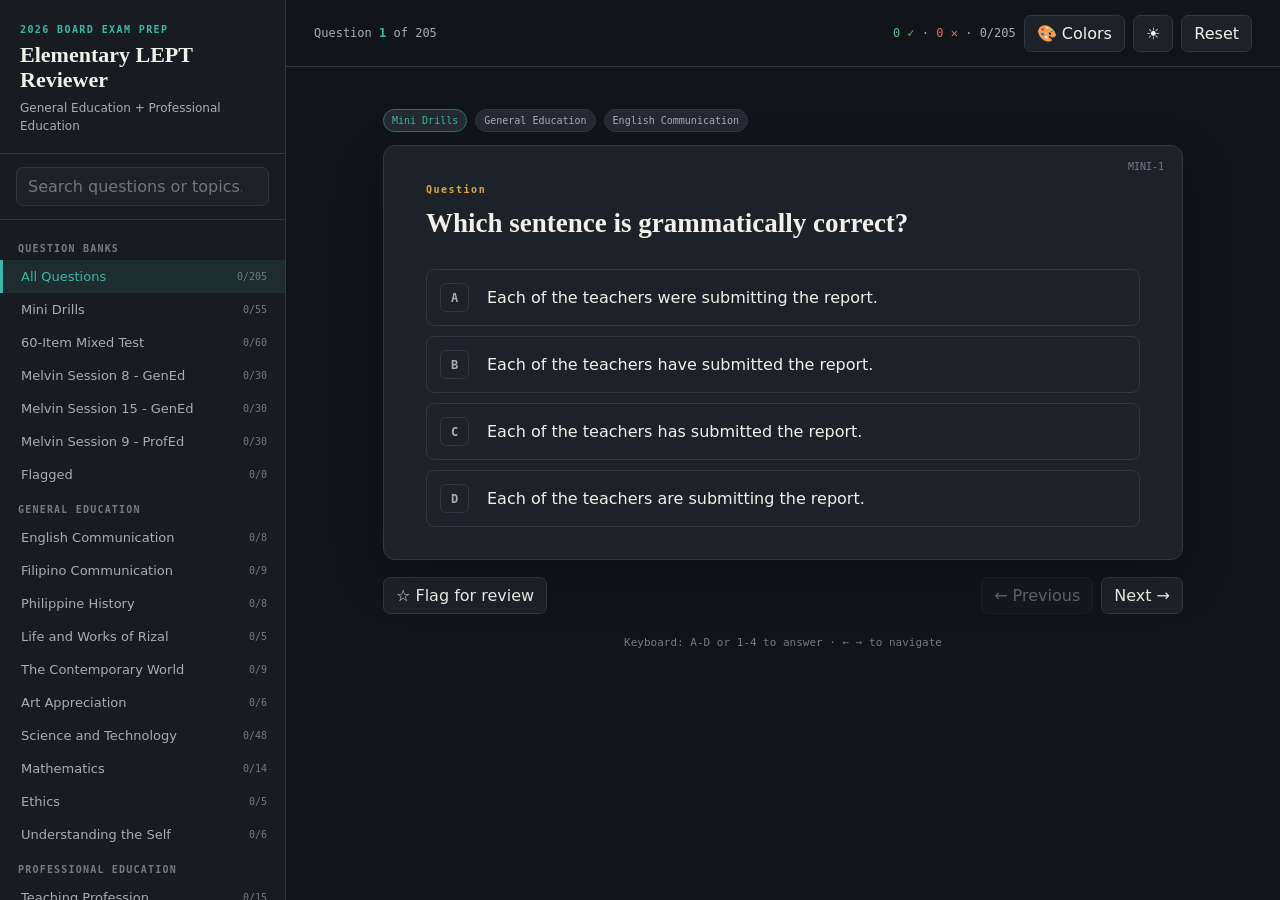
==== commit 3eb0dae6: "Add Melvin knowledge exam banks" ====
--- a/index.html
+++ b/index.html
@@ -62,6 +62,7 @@
     <section class="content" id="content"><div class="wrap" id="app"></div></section>
   </main>
   <script src="reviewer-questions.js"></script>
+  <script src="melvin-questions.js"></script>
   <script>
   (()=>{
     const questions=window.REVIEWER_QUESTIONS||[],state={filter:'All Questions',index:0,search:'',visible:[],orders:{},progress:load('lept-progress-v1',{}),flags:load('lept-flags-v1',{})};
@@ -75,11 +76,11 @@
     function stats(list){let answered=0,correct=0;list.forEach(q=>{const p=state.progress[q.id];if(p){answered++;if(p.correct)correct++}});return{answered,correct,total:list.length}}
     function buildFilters(){
       const rows=[];const add=(name,list)=>{const s=stats(list);rows.push(`<button class="filter ${state.filter===name?'active':''}" data-filter="${esc(name)}"><span>${esc(name)}</span><small>${s.answered}/${s.total}</small></button>`)};
-      rows.push('<div class="group-title">Question Banks</div>');add('All Questions',questions);add('Mini Drills',questions.filter(q=>q.bank==='Mini Drills'));add('60-Item Mixed Test',questions.filter(q=>q.bank==='60-Item Mixed Test'));add('Flagged',questions.filter(q=>state.flags[q.id]));
+      rows.push('<div class="group-title">Question Banks</div>');add('All Questions',questions);[...new Set(questions.map(q=>q.bank))].forEach(bank=>add(bank,questions.filter(q=>q.bank===bank)));add('Flagged',questions.filter(q=>state.flags[q.id]));
       ['General Education','Professional Education'].forEach(group=>{rows.push(`<div class="group-title">${group}</div>`);sections.filter(s=>sectionGroup(s)===group).forEach(s=>add(s,questions.filter(q=>q.section===s)))});
       filters.innerHTML=rows.join('');filters.querySelectorAll('.filter').forEach(b=>b.onclick=()=>{state.filter=b.dataset.filter;state.index=0;state.search='';search.value='';apply();sidebar.classList.remove('open')});
     }
-    function baseList(){if(state.filter==='All Questions')return questions;if(state.filter==='Flagged')return questions.filter(q=>state.flags[q.id]);if(state.filter==='Mini Drills'||state.filter==='60-Item Mixed Test')return questions.filter(q=>q.bank===state.filter);return questions.filter(q=>q.section===state.filter)}
+    function baseList(){if(state.filter==='All Questions')return questions;if(state.filter==='Flagged')return questions.filter(q=>state.flags[q.id]);if(questions.some(q=>q.bank===state.filter))return questions.filter(q=>q.bank===state.filter);return questions.filter(q=>q.section===state.filter)}
     function apply(){const term=state.search.trim().toLowerCase();state.visible=baseList().filter(q=>!term||[q.question,q.section,...q.options].some(v=>v.toLowerCase().includes(term)));if(state.index>=state.visible.length)state.index=Math.max(0,state.visible.length-1);buildFilters();render()}
     function score(){const s=stats(baseList()),pct=s.answered?Math.round(s.correct/s.answered*100):0;document.querySelector('#score').innerHTML=`<span class="good">${s.correct} ✓</span> · <span class="bad">${s.answered-s.correct} ✕</span> · ${s.answered}/${s.total}${s.answered?' · '+pct+'%':''}`}
     function render(){score();const q=state.visible[state.index];const label=document.querySelector('#progressLabel');if(!q){label.textContent='No matching questions';app.innerHTML='<div class="empty"><h2>No questions found</h2><p>Try a different topic or search term.</p></div>';return}
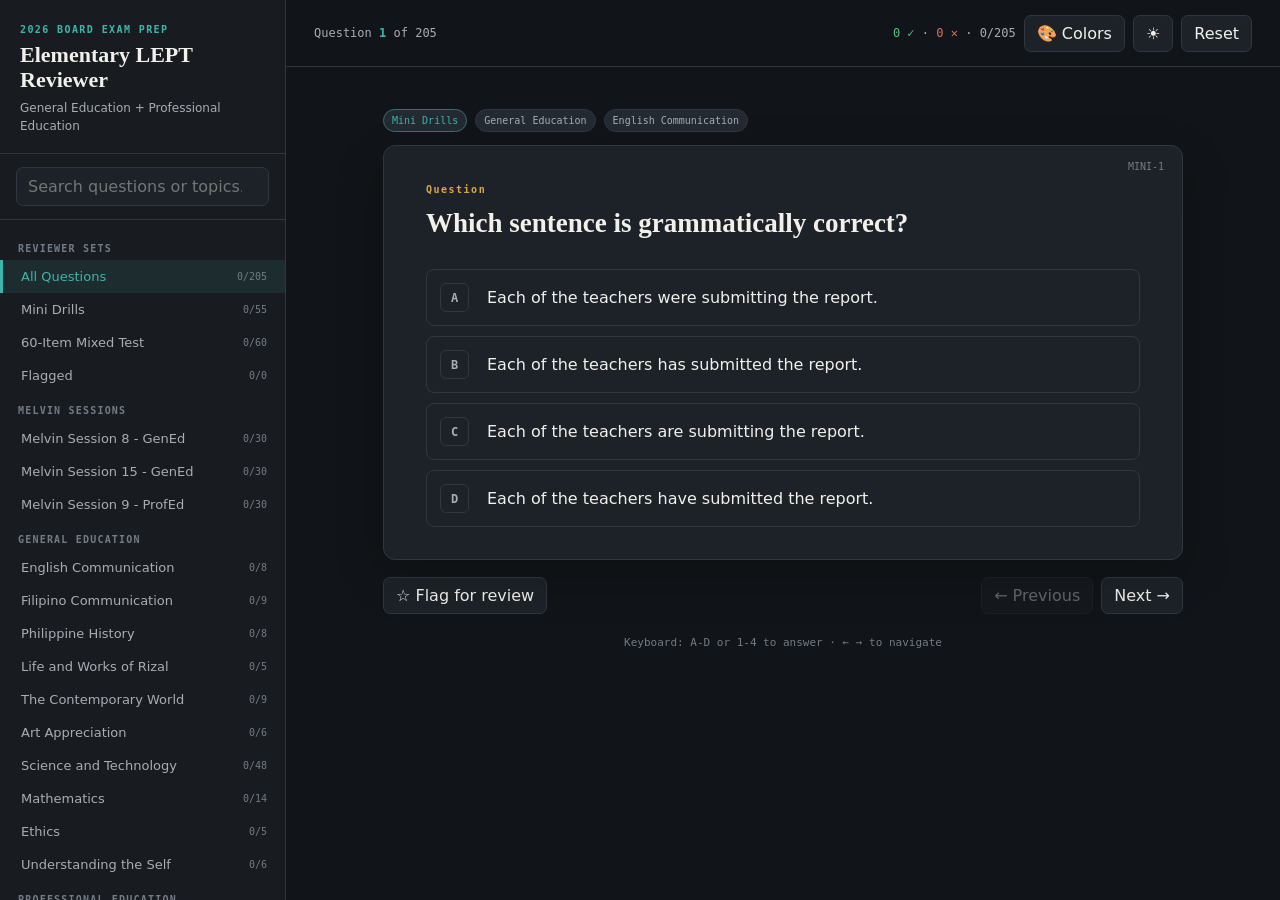
==== commit 93493ba4: "Separate Melvin session category" ====
--- a/index.html
+++ b/index.html
@@ -76,7 +76,9 @@
     function stats(list){let answered=0,correct=0;list.forEach(q=>{const p=state.progress[q.id];if(p){answered++;if(p.correct)correct++}});return{answered,correct,total:list.length}}
     function buildFilters(){
       const rows=[];const add=(name,list)=>{const s=stats(list);rows.push(`<button class="filter ${state.filter===name?'active':''}" data-filter="${esc(name)}"><span>${esc(name)}</span><small>${s.answered}/${s.total}</small></button>`)};
-      rows.push('<div class="group-title">Question Banks</div>');add('All Questions',questions);[...new Set(questions.map(q=>q.bank))].forEach(bank=>add(bank,questions.filter(q=>q.bank===bank)));add('Flagged',questions.filter(q=>state.flags[q.id]));
+      const banks=[...new Set(questions.map(q=>q.bank))],melvinBanks=banks.filter(bank=>bank.startsWith('Melvin Session')),reviewerBanks=banks.filter(bank=>!bank.startsWith('Melvin Session'));
+      rows.push('<div class="group-title">Reviewer Sets</div>');add('All Questions',questions);reviewerBanks.forEach(bank=>add(bank,questions.filter(q=>q.bank===bank)));add('Flagged',questions.filter(q=>state.flags[q.id]));
+      rows.push('<div class="group-title">Melvin Sessions</div>');melvinBanks.forEach(bank=>add(bank,questions.filter(q=>q.bank===bank)));
       ['General Education','Professional Education'].forEach(group=>{rows.push(`<div class="group-title">${group}</div>`);sections.filter(s=>sectionGroup(s)===group).forEach(s=>add(s,questions.filter(q=>q.section===s)))});
       filters.innerHTML=rows.join('');filters.querySelectorAll('.filter').forEach(b=>b.onclick=()=>{state.filter=b.dataset.filter;state.index=0;state.search='';search.value='';apply();sidebar.classList.remove('open')});
     }
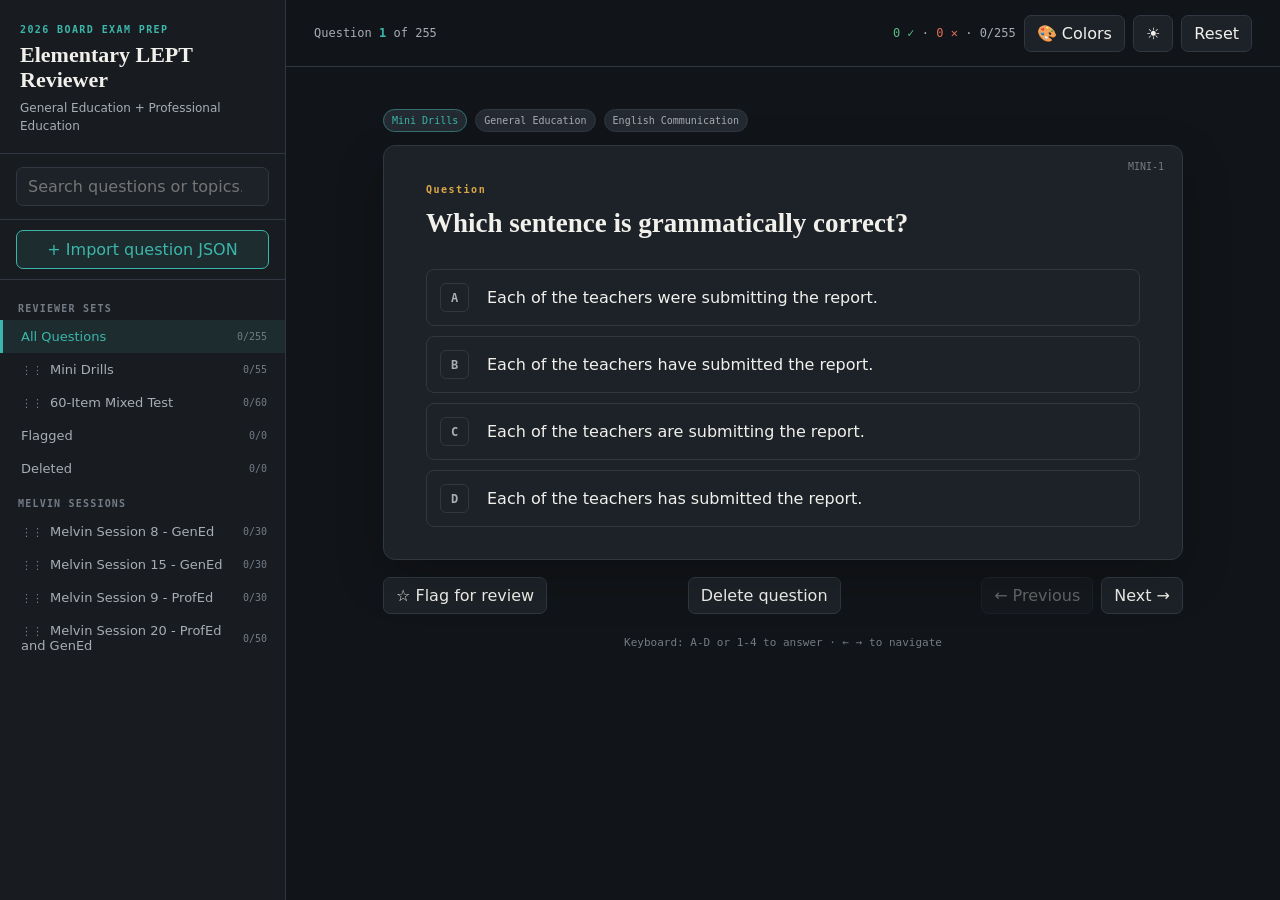
==== commit 0a7bdedb: "Add reviewer question management and generator tools" ====
--- a/index.html
+++ b/index.html
@@ -27,7 +27,7 @@
     :root[data-palette="forest"]{--bg:#0d1713;--side:#14211b;--card:#1a2922;--soft:#21342b;--line:#365044;--ink:#eff9f2;--dim:#acc6b6;--faint:#718f7d;--teal:#62bd82;--teal-bg:rgba(98,189,130,.12);--gold:#c5b768;--good:#63c893;--good-bg:rgba(99,200,147,.13);--bad:#e47c67;--bad-bg:rgba(228,124,103,.13)}
     :root[data-theme="light"][data-palette="forest"]{--bg:#f1f8f2;--side:#e0eee3;--card:#fbfefb;--soft:#e8f3ea;--line:#c8ddcd;--ink:#24382a;--dim:#566f5d;--faint:#7d9884;--teal:#2f8250;--teal-bg:rgba(47,130,80,.1);--gold:#817425;--good:#287b52;--good-bg:rgba(40,123,82,.1);--bad:#b65340;--bad-bg:rgba(182,83,64,.1)}
     *{box-sizing:border-box}html,body{margin:0;height:100%;background:var(--bg);color:var(--ink);font-family:var(--sans)}button,input{font:inherit}button{color:inherit}body{display:flex;overflow:hidden}
-    .sidebar{width:286px;min-width:286px;height:100vh;display:flex;flex-direction:column;background:var(--side);border-right:1px solid var(--line);z-index:20}.brand{padding:24px 20px 18px;border-bottom:1px solid var(--line)}.eyebrow,.label{font:600 10px/1.2 var(--mono);letter-spacing:.14em;text-transform:uppercase;color:var(--teal)}.brand h1{font:600 22px/1.12 var(--serif);margin:7px 0 7px}.brand p{font-size:12px;line-height:1.5;color:var(--dim);margin:0}.search{padding:13px 16px;border-bottom:1px solid var(--line)}.search input{width:100%;border:1px solid var(--line);border-radius:7px;background:var(--card);color:var(--ink);padding:9px 11px;outline:none}.search input:focus{border-color:var(--teal)}.filters{overflow:auto;padding:10px 0 24px}.group-title{font:600 10px/1 var(--mono);text-transform:uppercase;letter-spacing:.12em;color:var(--faint);padding:14px 18px 6px}.filter{display:grid;grid-template-columns:1fr auto;gap:8px;align-items:center;width:100%;padding:9px 18px;border:0;border-left:3px solid transparent;background:transparent;text-align:left;cursor:pointer;font-size:13px;color:var(--dim)}.filter:hover{background:var(--teal-bg);color:var(--ink)}.filter.active{border-left-color:var(--teal);background:var(--teal-bg);color:var(--teal)}.filter small{font:10px var(--mono);color:var(--faint)}
+    .sidebar{width:286px;min-width:286px;height:100vh;display:flex;flex-direction:column;background:var(--side);border-right:1px solid var(--line);z-index:20}.brand{padding:24px 20px 18px;border-bottom:1px solid var(--line)}.eyebrow,.label{font:600 10px/1.2 var(--mono);letter-spacing:.14em;text-transform:uppercase;color:var(--teal)}.brand h1{font:600 22px/1.12 var(--serif);margin:7px 0 7px}.brand p{font-size:12px;line-height:1.5;color:var(--dim);margin:0}.search{padding:13px 16px;border-bottom:1px solid var(--line)}.search input,.import-panel input,.import-panel select{width:100%;border:1px solid var(--line);border-radius:7px;background:var(--card);color:var(--ink);padding:9px 11px;outline:none}.search input:focus,.import-panel input:focus,.import-panel select:focus{border-color:var(--teal)}.import-box{padding:10px 16px;border-bottom:1px solid var(--line)}.import-toggle,.import-register{width:100%;border:1px solid var(--teal);border-radius:7px;background:var(--teal-bg);color:var(--teal);padding:9px 11px;cursor:pointer}.import-toggle:hover,.import-register:hover{background:var(--teal);color:var(--bg)}.import-panel{display:grid;gap:8px;margin-top:10px}.import-panel[hidden]{display:none}.import-panel label{font:10px var(--mono);color:var(--dim);text-transform:uppercase;letter-spacing:.08em}.import-panel input[type=file]{font-size:11px;padding:7px}.import-register:disabled{opacity:.45;cursor:not-allowed}.import-status{font:11px/1.4 var(--sans);color:var(--dim);overflow-wrap:anywhere}.import-status.error{color:var(--bad)}.import-status.success{color:var(--good)}.filters{overflow:auto;padding:10px 0 24px}.group-title{font:600 10px/1 var(--mono);text-transform:uppercase;letter-spacing:.12em;color:var(--faint);padding:14px 18px 6px}.group-title[data-drop-group]{transition:.14s}.group-title.drag-over{color:var(--teal);background:var(--teal-bg)}.filter{display:grid;grid-template-columns:1fr auto;gap:8px;align-items:center;width:100%;padding:9px 18px;border:0;border-left:3px solid transparent;background:transparent;text-align:left;cursor:pointer;font-size:13px;color:var(--dim)}.filter[data-bank]{cursor:grab}.filter[data-bank]:active{cursor:grabbing}.filter[data-bank] span:before{content:'⋮⋮';margin-right:7px;color:var(--faint);font-size:11px}.filter.dragging{opacity:.35}.filter.drag-over{box-shadow:inset 0 2px var(--teal)}.filter:hover{background:var(--teal-bg);color:var(--ink)}.filter.active{border-left-color:var(--teal);background:var(--teal-bg);color:var(--teal)}.filter small{font:10px var(--mono);color:var(--faint)}
     .main{height:100vh;min-width:0;flex:1;display:flex;flex-direction:column}.topbar{height:67px;min-height:67px;display:flex;align-items:center;justify-content:space-between;gap:16px;padding:0 28px;border-bottom:1px solid var(--line);background:var(--bg)}.progress-label{font:12px var(--mono);color:var(--dim)}.progress-label b{color:var(--teal)}.top-actions{display:flex;align-items:center;gap:8px;position:relative}.icon-btn,.nav-btn,.action-btn{border:1px solid var(--line);border-radius:7px;background:var(--card);cursor:pointer;padding:8px 12px}.icon-btn:hover,.nav-btn:hover,.action-btn:hover{border-color:var(--teal);color:var(--teal)}.icon-btn.active{border-color:var(--teal);color:var(--teal);background:var(--teal-bg)}.menu{display:none}.score{font:12px var(--mono);color:var(--dim);white-space:nowrap}.score .good{color:var(--good)}.score .bad{color:var(--bad)}
     .appearance{position:absolute;right:0;top:46px;width:330px;padding:17px;border:1px solid var(--line);border-radius:11px;background:var(--card);box-shadow:0 18px 45px rgba(0,0,0,.3);z-index:40;display:none}.appearance.open{display:block}.appearance h2{font:600 18px var(--serif);margin:0 0 5px}.appearance p{font-size:12px;line-height:1.45;color:var(--dim);margin:0 0 15px}.palette{display:grid;grid-template-columns:repeat(2,1fr);gap:8px;margin-bottom:16px}.theme-card{display:flex;align-items:center;gap:9px;min-width:0;padding:9px;border:1px solid var(--line);border-radius:8px;background:var(--soft);color:var(--dim);font-size:12px;text-align:left;cursor:pointer}.theme-card:hover{border-color:var(--teal);color:var(--ink)}.theme-card.selected{border-color:var(--teal);box-shadow:inset 0 0 0 1px var(--teal);color:var(--ink)}.theme-preview{display:flex;flex:none;width:43px;height:29px;overflow:hidden;border:1px solid rgba(255,255,255,.16);border-radius:6px}.theme-preview i{display:block;flex:1}.custom-color{display:flex;align-items:center;justify-content:space-between;gap:12px;padding-top:13px;border-top:1px solid var(--line);font-size:13px}.custom-color input{width:46px;height:32px;padding:2px;border:1px solid var(--line);border-radius:6px;background:var(--soft);cursor:pointer}.appearance-note{font:10px var(--mono);color:var(--faint);margin-top:12px}
     .content{overflow:auto;min-width:0;flex:1;padding:42px 24px 34px}.wrap{width:min(800px,100%);max-width:100%;margin:auto}.crumbs{display:flex;gap:8px;align-items:center;flex-wrap:wrap;margin-bottom:13px}.chip{padding:5px 8px;border:1px solid var(--line);border-radius:999px;font:10px var(--mono);color:var(--dim);background:var(--soft)}.chip.accent{color:var(--teal);border-color:color-mix(in srgb,var(--teal) 45%,var(--line))}.card{position:relative;max-width:100%;min-width:0;padding:38px 42px 32px;border:1px solid var(--line);border-radius:12px;background:var(--card);box-shadow:0 18px 50px rgba(0,0,0,.18)}.stamp{position:absolute;right:18px;top:15px;font:10px var(--mono);color:var(--faint)}.q-label{font:600 10px var(--mono);letter-spacing:.15em;color:var(--gold);margin-bottom:10px}.question{font:600 clamp(20px,3vw,27px)/1.35 var(--serif);margin:0 0 28px;overflow-wrap:anywhere}.options{display:grid;gap:10px;min-width:0}.option{display:grid;grid-template-columns:35px minmax(0,1fr);gap:12px;align-items:start;min-width:0;border:1px solid var(--line);border-radius:8px;padding:13px;background:transparent;text-align:left;cursor:pointer;transition:.14s}.option:hover:not(:disabled){border-color:var(--gold);transform:translateY(-1px)}.letter{display:grid;place-items:center;width:29px;height:29px;border:1px solid var(--line);border-radius:6px;font:600 12px var(--mono);color:var(--dim)}.option-text{min-width:0;padding-top:3px;line-height:1.45;overflow-wrap:anywhere}.option.correct{border-color:var(--good);background:var(--good-bg)}.option.wrong{border-color:var(--bad);background:var(--bad-bg)}.option.dim{opacity:.48}.option.correct .letter{background:var(--good);border-color:var(--good);color:#fff}.option.wrong .letter{background:var(--bad);border-color:var(--bad);color:#fff}.rationale{display:none;margin-top:20px;border-left:3px solid var(--teal);padding:12px 15px;background:var(--teal-bg);border-radius:0 7px 7px 0;color:var(--dim);line-height:1.55;font-size:14px}.rationale.show{display:block}.rationale strong{color:var(--teal)}
@@ -40,6 +40,19 @@
   <aside class="sidebar" id="sidebar">
     <div class="brand"><div class="eyebrow">2026 Board Exam Prep</div><h1>Elementary LEPT Reviewer</h1><p>General Education + Professional Education</p></div>
     <div class="search"><input id="search" type="search" placeholder="Search questions or topics..." aria-label="Search questions"></div>
+    <section class="import-box">
+      <button class="import-toggle" id="importToggle" type="button">+ Import question JSON</button>
+      <div class="import-panel" id="importPanel" hidden>
+        <label for="importFile">JSON file</label>
+        <input id="importFile" type="file" accept=".json,application/json">
+        <label for="importCategory">Place under</label>
+        <select id="importCategory"><option value="reviewer">Reviewer Sets</option><option value="melvin">Melvin Sessions</option></select>
+        <label for="importName">Question-set name</label>
+        <input id="importName" type="text" maxlength="100" placeholder="Example: Melvin Session 21">
+        <button class="import-register" id="importRegister" type="button" disabled>Register questions</button>
+        <div class="import-status" id="importStatus" role="status"></div>
+      </div>
+    </section>
     <nav class="filters" id="filters" aria-label="Question filters"></nav>
   </aside>
   <main class="main">
@@ -63,9 +76,21 @@
   </main>
   <script src="reviewer-questions.js"></script>
   <script src="melvin-questions.js"></script>
+  <script id="melvinSession20Data" type="application/json">{"bank":"Melvin Session 20 - ProfEd and GenEd","prefix":"melvin-s20","items":[["Philippine History","According to the session, which principle was identified as uniquely enshrined in the Philippine Constitution compared with other constitutions?",["Brotherhood","Freedom","Peace","Love"],3,"The session identifies \u0027love\u0027 as the unique principle being asked for in this drill."],["Learners and Learning Principles","In the separated-twins example, which finding did the session emphasize?",["Environment shapes a person\u0027s character","Heredity alone determines behavior","Parents are the only source of values","Behavior is unrelated to surroundings"],0,"The session uses the twins\u0027 different behavior to emphasize the influence of the environment on character."],["Learners and Learning Principles","How did the session distinguish inculturation from acculturation?",["Inculturation is culture learned inside the family; acculturation is culture learned from outside","Inculturation is formal schooling; acculturation is home learning","Inculturation is loss of culture; acculturation is isolation","They were presented as exactly the same process"],0,"The session describes inculturation as culture learned within the home or family and acculturation as culture learned from outside."],["Teaching Profession","Which educational system was associated in the session with social discipline and social etiquette?",["Saracenic education","Chivalric education","Platonic education","Confucian education"],1,"The session associates chivalric education with social discipline and social etiquette."],["Curriculum, Methods, and Technology","Which pair was identified as appropriate for asynchronous communication with students?",["Chat and instant messaging","Video conferencing and chat","Electronic bulletin board and email","Video conferencing and instant messaging"],2,"The session treats an electronic bulletin board and email as asynchronous because participants do not need to be online at the same time."],["Arts and Humanities","Who was identified in the session as the first Filipino painter recognized as a National Artist?",["Juan Luna","Kidlat Tahimik","Fernando Z\u00f3bel","Fernando Amorsolo"],3,"The session identifies Fernando Amorsolo as the first Filipino painter recognized as a National Artist."],["The Contemporary World","Which economic theory was associated with population increasing geometrically while food supply does not increase as fast?",["Machiavellian theory","Supply-and-demand theory","Malthusian theory","Socialism"],2,"The session identifies this population-and-food-supply idea as Malthusian."],["The Contemporary World","According to the session, what relationship exists between price and quantity supplied under the law of supply?",["Direct relationship","Inverse relationship","No relationship","Random relationship"],0,"The session states that when price rises, supply also rises, describing a direct relationship."],["The Contemporary World","According to the session, what usually happens to demand when price rises?",["Demand rises","Demand falls","Demand stays fixed","Demand becomes supply"],1,"The session describes the law of demand as an inverse relationship: when price rises, demand falls."],["Learners and Learning Principles","In the four-stage coping sequence discussed for families learning of a child\u0027s condition, what is the second stage?",["Shock or denial","Anger or blaming others","Depression or bargaining","Acceptance"],1,"The session gives the sequence as shock/denial, anger, depression, and acceptance; blaming others is linked to the anger stage."],["Curriculum, Methods, and Technology","Which strategy was identified as best for presenting a specific historical scene using motionless figures?",["Buzz session","Carousel discussion","Graffiti wall","Tableau"],3,"The session defines tableau as a group of motionless figures representing a scene from a story or history."],["Curriculum, Methods, and Technology","What did the session mean by integrative teaching?",["Using only one subdiscipline","Combining two subject disciplines","Transferring only textbook skills to real life","Separating all subjects completely"],1,"The session describes integrative teaching as combining or inserting one subject discipline into another."],["Curriculum, Methods, and Technology","Which curriculum approach was associated with transferring skills learned from books to real-life situations?",["Intradisciplinary","Multidisciplinary","Transdisciplinary","Isolated-disciplinary"],2,"The session repeatedly associates transdisciplinary learning with transferring learned skills to real life."],["Teaching Profession","In the session\u0027s discussion of inclusivity under the Enhanced Basic Education Act, what does inclusivity mean?",["Teaching only learners without disabilities together","Teaching only learners with disabilities together","Welcoming learners with and without disabilities in the same classroom","Making every requirement identical regardless of learner need"],2,"The session explains inclusive education as welcoming learners with and without disabilities together."],["Assessment of Learning","How did the session describe formative assessment?",["Assessment only after final instruction","Assessment for learning that occurs before and during instruction","Assessment used only for ranking students","Assessment used as punishment"],1,"The session identifies formative assessment as assessment for learning that occurs before and during instruction."],["Assessment of Learning","Which situation was identified as NOT formative assessment in the session?",["Asking questions while discussion is ongoing","Giving a short test to find lessons students do not understand","Giving a short quiz after instruction to determine the outcome of instruction","Administering a readiness test to incoming students"],2,"The session treats determining the outcome of completed instruction as assessment of learning rather than formative assessment."],["Curriculum, Methods, and Technology","Which activity best integrated technology into writing a friendly letter according to the session?",["Write the letter using word processing and have peers critique it","Forward a downloaded letter by email","Copy and paste a letter from the internet","Write the letter only on paper"],0,"The session selects writing the letter through word processing and having peers critique it as the most effective integration."],["Learners and Learning Principles","Which statement summarizes the Gestalt principle emphasized in the session?",["Learning is only stimulus and response","The whole is greater than the sum of its parts","All behavior is inherited","Only details matter in perception"],1,"The session repeatedly states that Gestalt psychology views the whole as greater than the sum of its parts."],["Learners and Learning Principles","Who was identified in the session as the founder or father of Gestalt psychology?",["Ivan Pavlov","Max Wertheimer","B. F. Skinner","John Dewey"],1,"The session names Max Wertheimer in connection with the founding of Gestalt psychology."],["Teaching Profession","According to the session\u0027s overview of education, who is at the center of the educational system?",["The school building","The teacher","The Filipino child or learner","The curriculum guide"],2,"The session distinguishes the learner as the center of the educational system, while the school is called the heart of formal education."],["Assessment of Learning","What characterizes an imperfect matching test according to the session?",["Each item has exactly one unique answer","An answer may be repeated","There are no answer choices","The two columns must have equal wording"],1,"The session states that in imperfect matching, an answer may be used more than once."],["Curriculum, Methods, and Technology","Which activity was identified as most appropriate for developing critical reading in the session?",["Distinguishing fiction from nonfiction only","Interpreting editorials on one particular subject from three different newspapers","Reading unrelated movie reviews","Memorizing one editorial"],1,"The session emphasizes comparing editorials about the same subject across several newspapers as a critical-reading task."],["Assessment of Learning","Which difficulty-index range was treated in the session as moderate and generally retainable?",["0.00-0.20","0.21-0.40","0.41-0.60","0.81-1.00"],2,"The session labels 0.41 to 0.60 as moderate and the range to retain when the discrimination result is also acceptable."],["Assessment of Learning","What does a positive discrimination index mean according to the session?",["More learners from the upper group answered correctly","More learners from the lower group answered correctly","The item cannot discriminate","Everyone answered incorrectly"],0,"The session describes positive discrimination as having more correct responses from the upper group."],["Assessment of Learning","What should be done with an item that has a zero discrimination index according to the session?",["Retain it automatically","Revise it only","Reject it","Convert it to an essay"],2,"The session states that zero means the item cannot discriminate, so the item should be rejected."],["Assessment of Learning","How did the session describe a positively skewed score distribution?",["Skewed to the left with high scores clustered right","Skewed to the right with scores clustered more to the left","Perfectly symmetrical","Skewed to the left with no tail"],1,"The session describes positive skew as a right-side tail with most scores congregated toward the lower-score side."],["Assessment of Learning","What did the session associate with a negatively skewed distribution?",["A difficult test and generally low scores","An easy test and generally high scores","A test with no scores","A perfectly normal distribution"],1,"The session associates negative skew with scores congregating to the right and an easier test with higher performance."],["Curriculum, Methods, and Technology","A teacher moves closer to a learner to manage a minor behavior problem. Which surface-behavior technique did the session identify?",["Antiseptic bouncing","Proximity control","Direct appeal","Removal of seductive objects"],1,"The session identifies moving closer to the learner as proximity control."],["Curriculum, Methods, and Technology","Which technique did the session associate with a wink, raised eyebrows, or another nonverbal cue?",["Signal interference","Antiseptic bouncing","Physical restraint","Direct appeal"],0,"The session gives nonverbal signals such as winking or raising the eyebrows as examples of signal interference."],["Curriculum, Methods, and Technology","Which surface-behavior technique was associated with having a learner leave the room or setting?",["Proximity control","Antiseptic bouncing","Signal interference","Carousel discussion"],1,"The session associates sending the learner out of the setting with antiseptic bouncing."],["The Contemporary World","Which term did the session connect with a colonial mentality that views one\u0027s own group as inferior to others?",["Ethnocentrism","Sinocentrism","Culture shock","Inculturation"],1,"The session uses sinocentrism for the attitude of seeing others as better than one\u0027s own group and links it with colonial mentality."],["Learners and Learning Principles","What habit did the session emphasize as important for critical thinking?",["Judge immediately without evidence","Suspend judgment until there is evidence","Accept the first explanation","Avoid comparing viewpoints"],1,"The session states that judgment should be suspended while evidence is lacking."],["Teaching Profession","Which description best matches proactive management as discussed in the session?",["Act only after a problem has already happened","Prepare a solution before the problem occurs","Ignore possible problems","Wait for another person to decide"],1,"The session contrasts proactive management with reactive management by saying proactive action happens before the problem arrives."],["Teaching Profession","Which educational philosophy did the session associate with training in the humanities, liberal arts, and sciences?",["Existentialism","Progressivism","Essentialism","Perennialism"],2,"The session identifies essentialism in connection with humanities, liberal arts, and sciences."],["Philippine History","Who was associated in the session with the quotation, \u0027My loyalty to my party ends where my loyalty to my country begins\u0027?",["Manuel L. Quezon","Ramon Magsaysay","Carlos P. Garcia","Diosdado Macapagal"],0,"The session attributes this quotation to Manuel L. Quezon."],["Philippine History","Who was identified in the session as the first Mindanaoan President of the Philippines?",["Elpidio Quirino","Rodrigo Duterte","Fidel V. Ramos","Sergio Osme\u00f1a"],1,"The session identifies Rodrigo Duterte as the first Mindanaoan president."],["Philippine History","Which event did the session associate with the tearing of cedulas and the opening signal of revolution against Spain?",["Battle of Tirad Pass","Cry of Balintawak","Secularization movement","Philippine-American War"],1,"The session identifies the event as the Cry of Balintawak."],["Philippine History","Who did the session identify as beginning the secularization movement later continued by Burgos?",["Pelaez","Aguinaldo","Mabini","Luna"],0,"The session states that the secularization movement began with Pelaez and was later continued by Burgos."],["Arts and Humanities","Which activity was identified as NOT a painting technique in the session?",["Acrylic painting","Watercolor painting","Oil painting","Molding"],3,"The session explicitly distinguishes molding from painting techniques."],["Filipino Communication","What other term did the session use for \u0027salitang-ugat\u0027?",["Malayang morpema","Pangatnig","Gitlapi","Diptonggo"],0,"The session equates salitang-ugat with malayang morpema."],["Teaching Profession","Which practice was selected in the session as part of proper child-rearing in relation to religion?",["Parents remain inactive in religion","Religion should remove all rituals","Parents practice their religion as part of raising the child","Religion should never be discussed at home"],2,"The session selects parents practicing their religion as part of child-rearing."],["Teaching Profession","What term did the session use for good manners and right conduct practiced in one\u0027s profession or workplace?",["Work ethics","Culture shock","Critical reading","Proximity control"],0,"The session identifies this as work ethics."],["Arts and Humanities","Which composition did the session associate with Johann Strauss?",["Moon River","Flamenco","Tarantella","The Blue Danube"],3,"The session associates Johann Strauss with The Blue Danube."],["Science and Technology","Which description matches an autotroph according to the session?",["An organism that produces its own food","An organism that only eats prey","An organism that depends entirely on consumers","An organism that cannot obtain energy"],0,"The session defines autotrophs as organisms that produce their own food."],["Teaching Profession","In the session\u0027s discussion of conscience, what describes a lax conscience?",["A person has no fault but believes they are guilty","A person has a fault but believes there is no fault","A person is completely certain of every action","A person is simply doubtful"],1,"The session describes a lax conscience as having a fault while believing there is no fault."],["Teaching Profession","How did the session describe a scrupulous conscience?",["Having a fault but seeing none","Having no fault but believing one is guilty","Being insensitive to others","Being certain without reflection"],1,"The session describes a scrupulous conscience as feeling guilty even when there is no actual fault."],["Science and Technology","How did the session distinguish a food chain from a food web?",["A food chain is one feeding series, while a food web has interconnected feeding relationships","A food web contains only one organism","A food chain has no energy transfer","The two were presented as identical"],0,"The session describes a food chain as a single series and a food web as interconnected feeding relationships."],["Arts and Humanities","Which composer from Angono was identified in the session?",["Lucio San Pedro","Johann Strauss","Johnny Mercer","Julian Arcas"],0,"The session identifies San Pedro as the famous composer from Angono."],["Science and Technology","How were humans classified in the session based on eating both plant and animal foods?",["Herbivores","Carnivores","Omnivores","Autotrophs"],2,"The session identifies humans as omnivores because they eat both meat and plant foods."],["Curriculum, Methods, and Technology","Which activity did the session favor for enhancing students\u0027 creativity?",["Ask students to imitate a sample exactly","Limit them to minimal media only","Require one fixed explanation for every artwork","Let them create from their emotional or behavioral expression using media they prefer"],3,"The session favors allowing learners to create from their own emotional or behavioral expression using their preferred media."]]}</script>
+  <script>
+    (() => {
+      const set = JSON.parse(document.querySelector('#melvinSession20Data').textContent);
+      window.REVIEWER_QUESTIONS = window.REVIEWER_QUESTIONS || [];
+      set.items.forEach((item, index) => {
+        const [section, question, options, answer, explanation] = item;
+        window.REVIEWER_QUESTIONS.push({id:`${set.prefix}-${index+1}`,bank:set.bank,section,question,options,answer,explanation});
+      });
+    })();
+  </script>
   <script>
   (()=>{
-    const questions=window.REVIEWER_QUESTIONS||[],state={filter:'All Questions',index:0,search:'',visible:[],orders:{},progress:load('lept-progress-v1',{}),flags:load('lept-flags-v1',{})};
+    const builtInQuestions=window.REVIEWER_QUESTIONS||[];let importedBanks=load('lept-imported-question-banks-v1',[]);if(!Array.isArray(importedBanks))importedBanks=[];
+    const questions=[...builtInQuestions,...importedBanks.flatMap(record=>Array.isArray(record.questions)?record.questions:[])],state={filter:'All Questions',index:0,search:'',visible:[],orders:{},progress:load('lept-progress-v1',{}),flags:load('lept-flags-v1',{}),deleted:load('lept-deleted-questions-v1',{}),bankOrder:load('lept-bank-order-v1',{reviewer:[],melvin:[]}),bankGroups:load('lept-bank-groups-v1',{})};
     const app=document.querySelector('#app'),filters=document.querySelector('#filters'),search=document.querySelector('#search'),sidebar=document.querySelector('#sidebar');
     const esc=s=>String(s).replace(/[&<>"']/g,c=>({'&':'&amp;','<':'&lt;','>':'&gt;','"':'&quot;',"'":'&#39;'}[c]));
     function load(k,f){try{return JSON.parse(localStorage.getItem(k))||f}catch(_){return f}} function save(k,v){try{localStorage.setItem(k,JSON.stringify(v))}catch(_){}}
@@ -75,24 +100,35 @@
     const sections=[...new Set(questions.map(q=>q.section))];
     function stats(list){let answered=0,correct=0;list.forEach(q=>{const p=state.progress[q.id];if(p){answered++;if(p.correct)correct++}});return{answered,correct,total:list.length}}
     function buildFilters(){
-      const rows=[];const add=(name,list)=>{const s=stats(list);rows.push(`<button class="filter ${state.filter===name?'active':''}" data-filter="${esc(name)}"><span>${esc(name)}</span><small>${s.answered}/${s.total}</small></button>`)};
-      const banks=[...new Set(questions.map(q=>q.bank))],melvinBanks=banks.filter(bank=>bank.startsWith('Melvin Session')),reviewerBanks=banks.filter(bank=>!bank.startsWith('Melvin Session'));
-      rows.push('<div class="group-title">Reviewer Sets</div>');add('All Questions',questions);reviewerBanks.forEach(bank=>add(bank,questions.filter(q=>q.bank===bank)));add('Flagged',questions.filter(q=>state.flags[q.id]));
-      rows.push('<div class="group-title">Melvin Sessions</div>');melvinBanks.forEach(bank=>add(bank,questions.filter(q=>q.bank===bank)));
-      ['General Education','Professional Education'].forEach(group=>{rows.push(`<div class="group-title">${group}</div>`);sections.filter(s=>sectionGroup(s)===group).forEach(s=>add(s,questions.filter(q=>q.section===s)))});
-      filters.innerHTML=rows.join('');filters.querySelectorAll('.filter').forEach(b=>b.onclick=()=>{state.filter=b.dataset.filter;state.index=0;state.search='';search.value='';apply();sidebar.classList.remove('open')});
+      const rows=[],activeQuestions=questions.filter(q=>!state.deleted[q.id]),deletedQuestions=questions.filter(q=>state.deleted[q.id]);const add=(name,list,group='')=>{const s=stats(list),drag=group?` draggable="true" data-bank="${esc(name)}" data-bank-group="${group}"`:'';rows.push(`<button class="filter ${state.filter===name?'active':''}" data-filter="${esc(name)}"${drag}><span>${esc(name)}</span><small>${s.answered}/${s.total}</small></button>`)};
+      const banks=[...new Set(questions.map(q=>q.bank))],groupOf=bank=>state.bankGroups[bank]||(questions.some(q=>q.bank===bank&&(q.importGroup==='melvin'||(!q.importGroup&&bank.startsWith('Melvin Session'))))?'melvin':'reviewer'),ordered=group=>{const members=banks.filter(bank=>groupOf(bank)===group),saved=Array.isArray(state.bankOrder[group])?state.bankOrder[group]:[];return[...saved.filter(bank=>members.includes(bank)),...members.filter(bank=>!saved.includes(bank))]};const reviewerBanks=ordered('reviewer'),melvinBanks=ordered('melvin');state.bankOrder.reviewer=[...reviewerBanks];state.bankOrder.melvin=[...melvinBanks];
+      rows.push('<div class="group-title" data-drop-group="reviewer">Reviewer Sets</div>');add('All Questions',activeQuestions);reviewerBanks.forEach(bank=>add(bank,activeQuestions.filter(q=>q.bank===bank),'reviewer'));add('Flagged',activeQuestions.filter(q=>state.flags[q.id]));add('Deleted',deletedQuestions);
+      rows.push('<div class="group-title" data-drop-group="melvin">Melvin Sessions</div>');melvinBanks.forEach(bank=>add(bank,activeQuestions.filter(q=>q.bank===bank),'melvin'));
+      filters.innerHTML=rows.join('');filters.querySelectorAll('.filter').forEach(b=>b.onclick=()=>{state.filter=b.dataset.filter;state.index=0;state.search='';search.value='';apply();sidebar.classList.remove('open')});enableBankDragging();
     }
-    function baseList(){if(state.filter==='All Questions')return questions;if(state.filter==='Flagged')return questions.filter(q=>state.flags[q.id]);if(questions.some(q=>q.bank===state.filter))return questions.filter(q=>q.bank===state.filter);return questions.filter(q=>q.section===state.filter)}
+    function moveBank(bank,group,before=''){if(!bank||!['reviewer','melvin'].includes(group))return;state.bankGroups[bank]=group;for(const key of ['reviewer','melvin'])state.bankOrder[key]=(Array.isArray(state.bankOrder[key])?state.bankOrder[key]:[]).filter(name=>name!==bank);const target=state.bankOrder[group],index=before?target.indexOf(before):-1;if(index>=0)target.splice(index,0,bank);else target.push(bank);save('lept-bank-groups-v1',state.bankGroups);save('lept-bank-order-v1',state.bankOrder);buildFilters()}
+    function enableBankDragging(){filters.querySelectorAll('[data-bank]').forEach(row=>{row.ondragstart=event=>{event.dataTransfer.effectAllowed='move';event.dataTransfer.setData('text/plain',row.dataset.bank);row.classList.add('dragging')};row.ondragend=()=>filters.querySelectorAll('.dragging,.drag-over').forEach(node=>node.classList.remove('dragging','drag-over'));row.ondragover=event=>{event.preventDefault();row.classList.add('drag-over')};row.ondragleave=()=>row.classList.remove('drag-over');row.ondrop=event=>{event.preventDefault();event.stopPropagation();moveBank(event.dataTransfer.getData('text/plain'),row.dataset.bankGroup,row.dataset.bank)}});filters.querySelectorAll('[data-drop-group]').forEach(heading=>{heading.ondragover=event=>{event.preventDefault();heading.classList.add('drag-over')};heading.ondragleave=()=>heading.classList.remove('drag-over');heading.ondrop=event=>{event.preventDefault();moveBank(event.dataTransfer.getData('text/plain'),heading.dataset.dropGroup)}})}
+    function baseList(){if(state.filter==='Deleted')return questions.filter(q=>state.deleted[q.id]);const active=questions.filter(q=>!state.deleted[q.id]);if(state.filter==='All Questions')return active;if(state.filter==='Flagged')return active.filter(q=>state.flags[q.id]);if(questions.some(q=>q.bank===state.filter))return active.filter(q=>q.bank===state.filter);return active.filter(q=>q.section===state.filter)}
     function apply(){const term=state.search.trim().toLowerCase();state.visible=baseList().filter(q=>!term||[q.question,q.section,...q.options].some(v=>v.toLowerCase().includes(term)));if(state.index>=state.visible.length)state.index=Math.max(0,state.visible.length-1);buildFilters();render()}
     function score(){const s=stats(baseList()),pct=s.answered?Math.round(s.correct/s.answered*100):0;document.querySelector('#score').innerHTML=`<span class="good">${s.correct} ✓</span> · <span class="bad">${s.answered-s.correct} ✕</span> · ${s.answered}/${s.total}${s.answered?' · '+pct+'%':''}`}
     function render(){score();const q=state.visible[state.index];const label=document.querySelector('#progressLabel');if(!q){label.textContent='No matching questions';app.innerHTML='<div class="empty"><h2>No questions found</h2><p>Try a different topic or search term.</p></div>';return}
-      label.innerHTML=`Question <b>${state.index+1}</b> of ${state.visible.length}`;const p=state.progress[q.id],ord=order(q);
+      label.innerHTML=`Question <b>${state.index+1}</b> of ${state.visible.length}`;const p=state.progress[q.id],ord=order(q),isDeleted=!!state.deleted[q.id];
       app.innerHTML=`<div class="crumbs"><span class="chip accent">${esc(q.bank)}</span><span class="chip">${esc(sectionGroup(q.section))}</span><span class="chip">${esc(q.section)}</span></div><article class="card"><span class="stamp">${esc(q.id.toUpperCase())}</span><div class="q-label">Question</div><h2 class="question">${esc(q.question)}</h2><div class="options">${ord.map((oi,pos)=>{let cls='';if(p)cls=oi===q.answer?'correct':oi===p.chosen?'wrong':'dim';return`<button class="option ${cls}" data-choice="${oi}" ${p?'disabled':''}><span class="letter">${String.fromCharCode(65+pos)}</span><span class="option-text">${esc(q.options[oi])}</span></button>`}).join('')}</div><div class="rationale ${p?'show':''}"><strong>${p?(p.correct?'Correct.':'The correct answer is '+String.fromCharCode(65+ord.indexOf(q.answer))+'.'):''}</strong> ${p?esc(q.explanation):''}</div></article><div class="below"><button class="action-btn ${state.flags[q.id]?'flagged':''}" id="flag">${state.flags[q.id]?'★ Flagged':'☆ Flag for review'}</button><div class="nav-pair"><button class="nav-btn" id="prev" ${state.index===0?'disabled':''}>← Previous</button><button class="nav-btn" id="next" ${state.index===state.visible.length-1?'disabled':''}>Next →</button></div></div><div class="tip">Keyboard: A-D or 1-4 to answer · ← → to navigate</div>`;
-      app.querySelectorAll('.option').forEach(b=>b.onclick=()=>answer(q,Number(b.dataset.choice)));document.querySelector('#prev').onclick=()=>move(-1);document.querySelector('#next').onclick=()=>move(1);document.querySelector('#flag').onclick=()=>{state.flags[q.id]=!state.flags[q.id];save('lept-flags-v1',state.flags);buildFilters();render()};
+      const deleteButton=document.createElement('button');deleteButton.className='action-btn';deleteButton.id='deleteQuestion';deleteButton.textContent=isDeleted?'Restore question':'Delete question';document.querySelector('.below').insertBefore(deleteButton,document.querySelector('.below .nav-pair'));app.querySelectorAll('.option').forEach(b=>{if(isDeleted)b.disabled=true;b.onclick=()=>answer(q,Number(b.dataset.choice))});document.querySelector('#prev').onclick=()=>move(-1);document.querySelector('#next').onclick=()=>move(1);document.querySelector('#flag').onclick=()=>{state.flags[q.id]=!state.flags[q.id];save('lept-flags-v1',state.flags);buildFilters();render()};deleteButton.onclick=()=>{if(isDeleted){delete state.deleted[q.id];save('lept-deleted-questions-v1',state.deleted);apply();return}if(confirm('Delete this question? You can restore it later from the Deleted list.')){state.deleted[q.id]=true;save('lept-deleted-questions-v1',state.deleted);apply()}};
     }
-    function answer(q,chosen){if(state.progress[q.id])return;state.progress[q.id]={chosen,correct:chosen===q.answer};save('lept-progress-v1',state.progress);buildFilters();render()}
+    function answer(q,chosen){if(state.progress[q.id]||state.deleted[q.id])return;state.progress[q.id]={chosen,correct:chosen===q.answer};save('lept-progress-v1',state.progress);buildFilters();render()}
     function move(n){const next=state.index+n;if(next>=0&&next<state.visible.length){state.index=next;document.querySelector('#content').scrollTop=0;render()}}
     search.oninput=e=>{state.search=e.target.value;state.index=0;apply()};document.querySelector('#menu').onclick=()=>sidebar.classList.toggle('open');
+    const importToggle=document.querySelector('#importToggle'),importPanel=document.querySelector('#importPanel'),importFile=document.querySelector('#importFile'),importCategory=document.querySelector('#importCategory'),importName=document.querySelector('#importName'),importRegister=document.querySelector('#importRegister'),importStatus=document.querySelector('#importStatus');let pendingImport=null;
+    function importMessage(message,type=''){importStatus.textContent=message;importStatus.className=`import-status ${type}`}
+    function normalizeImport(data){
+      const sourceItems=Array.isArray(data)?data:Array.isArray(data.items)?data.items:Array.isArray(data.questions)?data.questions:null;if(!sourceItems||!sourceItems.length)throw new Error('No questions found. Expected an items or questions array.');
+      const normalized=sourceItems.map((item,index)=>{const tuple=Array.isArray(item),section=tuple?item[0]:item.section,question=tuple?item[1]:item.question,options=tuple?item[2]:item.options,answer=tuple?item[3]:item.answer,explanation=tuple?item[4]:item.explanation;if(typeof section!=='string'||typeof question!=='string'||!Array.isArray(options)||options.length!==4||!options.every(option=>typeof option==='string')||!Number.isInteger(answer)||answer<0||answer>3||typeof explanation!=='string')throw new Error(`Question ${index+1} is invalid. Each question needs a section, text, four options, answer index 0-3, and explanation.`);return{section,question,options,answer,explanation}});
+      return{name:typeof data.bank==='string'?data.bank:'',prefix:typeof data.prefix==='string'?data.prefix:'imported',questions:normalized};
+    }
+    importToggle.onclick=()=>{importPanel.hidden=!importPanel.hidden;importToggle.textContent=importPanel.hidden?'+ Import question JSON':'− Close importer'};
+    importFile.onchange=async()=>{pendingImport=null;importRegister.disabled=true;const file=importFile.files&&importFile.files[0];if(!file){importMessage('');return}try{pendingImport=normalizeImport(JSON.parse(await file.text()));importName.value=pendingImport.name||file.name.replace(/\.json$/i,'');importRegister.disabled=false;importMessage(`${pendingImport.questions.length} questions ready to register.`,'success')}catch(error){importMessage(error.message||'The selected JSON file is invalid.','error')}};
+    importRegister.onclick=()=>{if(!pendingImport)return;const bank=importName.value.trim(),group=importCategory.value;if(!bank){importMessage('Enter a question-set name.','error');return}if(builtInQuestions.some(q=>q.bank===bank)){importMessage('That name belongs to a built-in set. Choose a different name.','error');return}const previous=importedBanks.find(record=>record.bank===bank);if(previous&&!confirm(`Replace the previously imported set “${bank}”?`))return;if(previous){const oldIds=new Set(previous.questions.map(q=>q.id));for(let i=questions.length-1;i>=0;i--)if(oldIds.has(questions[i].id))questions.splice(i,1);importedBanks=importedBanks.filter(record=>record.bank!==bank)}const base=(pendingImport.prefix||bank).toLowerCase().replace(/[^a-z0-9]+/g,'-').replace(/^-|-$/g,'')||'imported',stamp=Date.now().toString(36),registered=pendingImport.questions.map((q,index)=>({...q,id:`${base}-${stamp}-${index+1}`,bank,importGroup:group}));importedBanks.push({bank,group,questions:registered});questions.push(...registered);save('lept-imported-question-banks-v1',importedBanks);state.filter=bank;state.index=0;state.search='';search.value='';pendingImport=null;importFile.value='';importRegister.disabled=true;importMessage(`${registered.length} questions registered under ${group==='melvin'?'Melvin Sessions':'Reviewer Sets'}.`,'success');apply()};
     const appearance=document.querySelector('#appearance'),appearanceButton=document.querySelector('#appearanceButton'),customColor=document.querySelector('#customColor');
     const pageThemes=[
       {key:'classic',name:'Classic',colors:['#111418','#1d2228','#3cb6aa']},
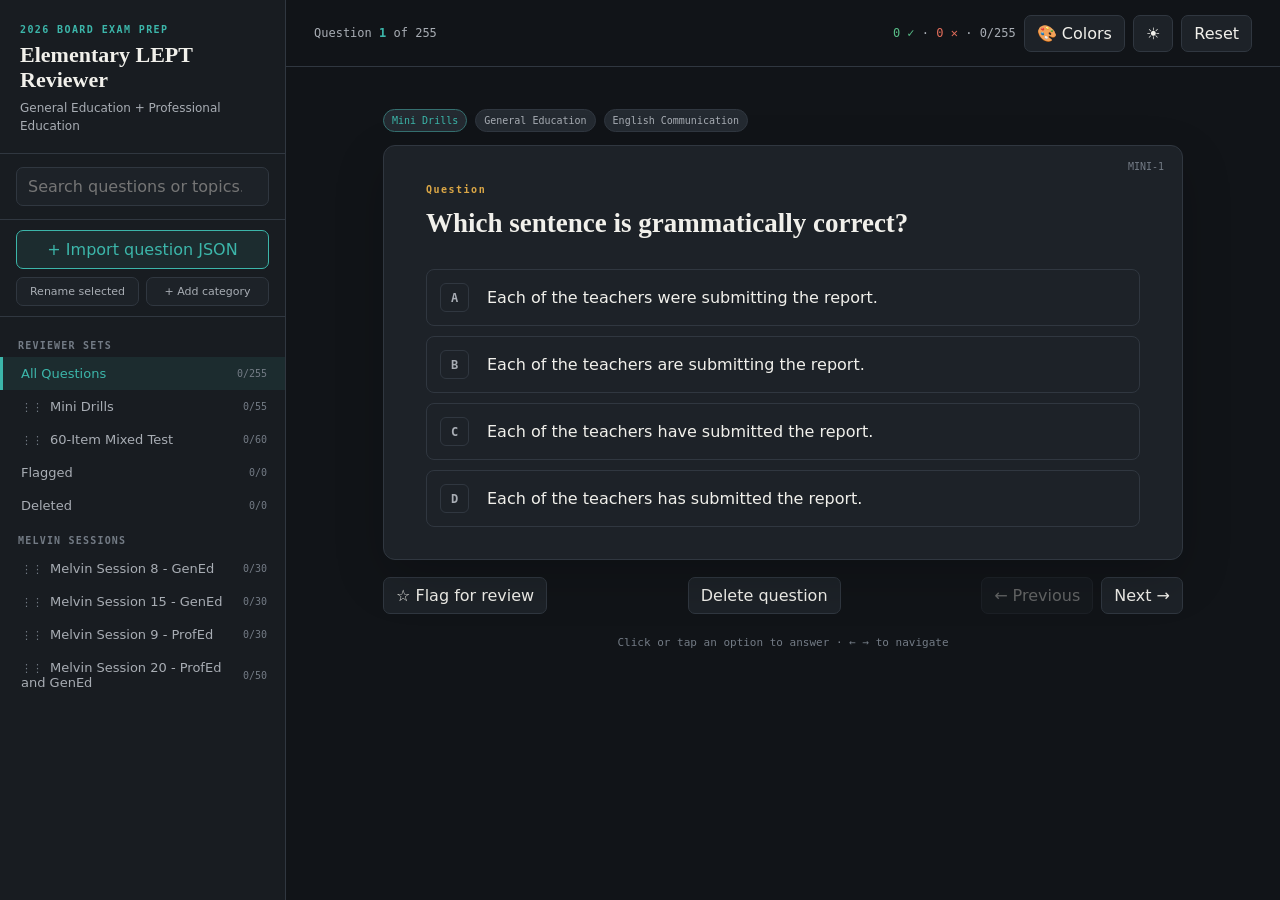
==== commit cfe34a04: "Add custom reviewer set organization" ====
--- a/index.html
+++ b/index.html
@@ -27,7 +27,7 @@
     :root[data-palette="forest"]{--bg:#0d1713;--side:#14211b;--card:#1a2922;--soft:#21342b;--line:#365044;--ink:#eff9f2;--dim:#acc6b6;--faint:#718f7d;--teal:#62bd82;--teal-bg:rgba(98,189,130,.12);--gold:#c5b768;--good:#63c893;--good-bg:rgba(99,200,147,.13);--bad:#e47c67;--bad-bg:rgba(228,124,103,.13)}
     :root[data-theme="light"][data-palette="forest"]{--bg:#f1f8f2;--side:#e0eee3;--card:#fbfefb;--soft:#e8f3ea;--line:#c8ddcd;--ink:#24382a;--dim:#566f5d;--faint:#7d9884;--teal:#2f8250;--teal-bg:rgba(47,130,80,.1);--gold:#817425;--good:#287b52;--good-bg:rgba(40,123,82,.1);--bad:#b65340;--bad-bg:rgba(182,83,64,.1)}
     *{box-sizing:border-box}html,body{margin:0;height:100%;background:var(--bg);color:var(--ink);font-family:var(--sans)}button,input{font:inherit}button{color:inherit}body{display:flex;overflow:hidden}
-    .sidebar{width:286px;min-width:286px;height:100vh;display:flex;flex-direction:column;background:var(--side);border-right:1px solid var(--line);z-index:20}.brand{padding:24px 20px 18px;border-bottom:1px solid var(--line)}.eyebrow,.label{font:600 10px/1.2 var(--mono);letter-spacing:.14em;text-transform:uppercase;color:var(--teal)}.brand h1{font:600 22px/1.12 var(--serif);margin:7px 0 7px}.brand p{font-size:12px;line-height:1.5;color:var(--dim);margin:0}.search{padding:13px 16px;border-bottom:1px solid var(--line)}.search input,.import-panel input,.import-panel select{width:100%;border:1px solid var(--line);border-radius:7px;background:var(--card);color:var(--ink);padding:9px 11px;outline:none}.search input:focus,.import-panel input:focus,.import-panel select:focus{border-color:var(--teal)}.import-box{padding:10px 16px;border-bottom:1px solid var(--line)}.import-toggle,.import-register{width:100%;border:1px solid var(--teal);border-radius:7px;background:var(--teal-bg);color:var(--teal);padding:9px 11px;cursor:pointer}.import-toggle:hover,.import-register:hover{background:var(--teal);color:var(--bg)}.import-panel{display:grid;gap:8px;margin-top:10px}.import-panel[hidden]{display:none}.import-panel label{font:10px var(--mono);color:var(--dim);text-transform:uppercase;letter-spacing:.08em}.import-panel input[type=file]{font-size:11px;padding:7px}.import-register:disabled{opacity:.45;cursor:not-allowed}.import-status{font:11px/1.4 var(--sans);color:var(--dim);overflow-wrap:anywhere}.import-status.error{color:var(--bad)}.import-status.success{color:var(--good)}.filters{overflow:auto;padding:10px 0 24px}.group-title{font:600 10px/1 var(--mono);text-transform:uppercase;letter-spacing:.12em;color:var(--faint);padding:14px 18px 6px}.group-title[data-drop-group]{transition:.14s}.group-title.drag-over{color:var(--teal);background:var(--teal-bg)}.filter{display:grid;grid-template-columns:1fr auto;gap:8px;align-items:center;width:100%;padding:9px 18px;border:0;border-left:3px solid transparent;background:transparent;text-align:left;cursor:pointer;font-size:13px;color:var(--dim)}.filter[data-bank]{cursor:grab}.filter[data-bank]:active{cursor:grabbing}.filter[data-bank] span:before{content:'⋮⋮';margin-right:7px;color:var(--faint);font-size:11px}.filter.dragging{opacity:.35}.filter.drag-over{box-shadow:inset 0 2px var(--teal)}.filter:hover{background:var(--teal-bg);color:var(--ink)}.filter.active{border-left-color:var(--teal);background:var(--teal-bg);color:var(--teal)}.filter small{font:10px var(--mono);color:var(--faint)}
+    .sidebar{width:286px;min-width:286px;height:100vh;display:flex;flex-direction:column;background:var(--side);border-right:1px solid var(--line);z-index:20}.brand{padding:24px 20px 18px;border-bottom:1px solid var(--line)}.eyebrow,.label{font:600 10px/1.2 var(--mono);letter-spacing:.14em;text-transform:uppercase;color:var(--teal)}.brand h1{font:600 22px/1.12 var(--serif);margin:7px 0 7px}.brand p{font-size:12px;line-height:1.5;color:var(--dim);margin:0}.search{padding:13px 16px;border-bottom:1px solid var(--line)}.search input,.import-panel input,.import-panel select{width:100%;border:1px solid var(--line);border-radius:7px;background:var(--card);color:var(--ink);padding:9px 11px;outline:none}.search input:focus,.import-panel input:focus,.import-panel select:focus{border-color:var(--teal)}.import-box{padding:10px 16px;border-bottom:1px solid var(--line)}.import-toggle,.import-register{width:100%;border:1px solid var(--teal);border-radius:7px;background:var(--teal-bg);color:var(--teal);padding:9px 11px;cursor:pointer}.import-toggle:hover,.import-register:hover{background:var(--teal);color:var(--bg)}.set-manager{display:grid;grid-template-columns:1fr 1fr;gap:7px;margin-top:8px}.set-manager button{border:1px solid var(--line);border-radius:7px;background:var(--card);color:var(--dim);padding:7px 6px;font-size:11px;cursor:pointer}.set-manager button:hover{border-color:var(--teal);color:var(--teal)}.import-panel{display:grid;gap:8px;margin-top:10px}.import-panel[hidden]{display:none}.import-panel label{font:10px var(--mono);color:var(--dim);text-transform:uppercase;letter-spacing:.08em}.import-panel input[type=file]{font-size:11px;padding:7px}.import-register:disabled{opacity:.45;cursor:not-allowed}.import-status{font:11px/1.4 var(--sans);color:var(--dim);overflow-wrap:anywhere}.import-status.error{color:var(--bad)}.import-status.success{color:var(--good)}.filters{overflow:auto;padding:10px 0 24px}.group-title{font:600 10px/1 var(--mono);text-transform:uppercase;letter-spacing:.12em;color:var(--faint);padding:14px 18px 6px}.group-title[data-drop-group]{transition:.14s}.group-title.drag-over{color:var(--teal);background:var(--teal-bg)}.filter{display:grid;grid-template-columns:1fr auto;gap:8px;align-items:center;width:100%;padding:9px 18px;border:0;border-left:3px solid transparent;background:transparent;text-align:left;cursor:pointer;font-size:13px;color:var(--dim)}.filter[data-bank]{cursor:grab}.filter[data-bank]:active{cursor:grabbing}.filter[data-bank] span:before{content:'⋮⋮';margin-right:7px;color:var(--faint);font-size:11px}.filter.dragging{opacity:.35}.filter.drag-over{box-shadow:inset 0 2px var(--teal)}.filter:hover{background:var(--teal-bg);color:var(--ink)}.filter.active{border-left-color:var(--teal);background:var(--teal-bg);color:var(--teal)}.filter small{font:10px var(--mono);color:var(--faint)}
     .main{height:100vh;min-width:0;flex:1;display:flex;flex-direction:column}.topbar{height:67px;min-height:67px;display:flex;align-items:center;justify-content:space-between;gap:16px;padding:0 28px;border-bottom:1px solid var(--line);background:var(--bg)}.progress-label{font:12px var(--mono);color:var(--dim)}.progress-label b{color:var(--teal)}.top-actions{display:flex;align-items:center;gap:8px;position:relative}.icon-btn,.nav-btn,.action-btn{border:1px solid var(--line);border-radius:7px;background:var(--card);cursor:pointer;padding:8px 12px}.icon-btn:hover,.nav-btn:hover,.action-btn:hover{border-color:var(--teal);color:var(--teal)}.icon-btn.active{border-color:var(--teal);color:var(--teal);background:var(--teal-bg)}.menu{display:none}.score{font:12px var(--mono);color:var(--dim);white-space:nowrap}.score .good{color:var(--good)}.score .bad{color:var(--bad)}
     .appearance{position:absolute;right:0;top:46px;width:330px;padding:17px;border:1px solid var(--line);border-radius:11px;background:var(--card);box-shadow:0 18px 45px rgba(0,0,0,.3);z-index:40;display:none}.appearance.open{display:block}.appearance h2{font:600 18px var(--serif);margin:0 0 5px}.appearance p{font-size:12px;line-height:1.45;color:var(--dim);margin:0 0 15px}.palette{display:grid;grid-template-columns:repeat(2,1fr);gap:8px;margin-bottom:16px}.theme-card{display:flex;align-items:center;gap:9px;min-width:0;padding:9px;border:1px solid var(--line);border-radius:8px;background:var(--soft);color:var(--dim);font-size:12px;text-align:left;cursor:pointer}.theme-card:hover{border-color:var(--teal);color:var(--ink)}.theme-card.selected{border-color:var(--teal);box-shadow:inset 0 0 0 1px var(--teal);color:var(--ink)}.theme-preview{display:flex;flex:none;width:43px;height:29px;overflow:hidden;border:1px solid rgba(255,255,255,.16);border-radius:6px}.theme-preview i{display:block;flex:1}.custom-color{display:flex;align-items:center;justify-content:space-between;gap:12px;padding-top:13px;border-top:1px solid var(--line);font-size:13px}.custom-color input{width:46px;height:32px;padding:2px;border:1px solid var(--line);border-radius:6px;background:var(--soft);cursor:pointer}.appearance-note{font:10px var(--mono);color:var(--faint);margin-top:12px}
     .content{overflow:auto;min-width:0;flex:1;padding:42px 24px 34px}.wrap{width:min(800px,100%);max-width:100%;margin:auto}.crumbs{display:flex;gap:8px;align-items:center;flex-wrap:wrap;margin-bottom:13px}.chip{padding:5px 8px;border:1px solid var(--line);border-radius:999px;font:10px var(--mono);color:var(--dim);background:var(--soft)}.chip.accent{color:var(--teal);border-color:color-mix(in srgb,var(--teal) 45%,var(--line))}.card{position:relative;max-width:100%;min-width:0;padding:38px 42px 32px;border:1px solid var(--line);border-radius:12px;background:var(--card);box-shadow:0 18px 50px rgba(0,0,0,.18)}.stamp{position:absolute;right:18px;top:15px;font:10px var(--mono);color:var(--faint)}.q-label{font:600 10px var(--mono);letter-spacing:.15em;color:var(--gold);margin-bottom:10px}.question{font:600 clamp(20px,3vw,27px)/1.35 var(--serif);margin:0 0 28px;overflow-wrap:anywhere}.options{display:grid;gap:10px;min-width:0}.option{display:grid;grid-template-columns:35px minmax(0,1fr);gap:12px;align-items:start;min-width:0;border:1px solid var(--line);border-radius:8px;padding:13px;background:transparent;text-align:left;cursor:pointer;transition:.14s}.option:hover:not(:disabled){border-color:var(--gold);transform:translateY(-1px)}.letter{display:grid;place-items:center;width:29px;height:29px;border:1px solid var(--line);border-radius:6px;font:600 12px var(--mono);color:var(--dim)}.option-text{min-width:0;padding-top:3px;line-height:1.45;overflow-wrap:anywhere}.option.correct{border-color:var(--good);background:var(--good-bg)}.option.wrong{border-color:var(--bad);background:var(--bad-bg)}.option.dim{opacity:.48}.option.correct .letter{background:var(--good);border-color:var(--good);color:#fff}.option.wrong .letter{background:var(--bad);border-color:var(--bad);color:#fff}.rationale{display:none;margin-top:20px;border-left:3px solid var(--teal);padding:12px 15px;background:var(--teal-bg);border-radius:0 7px 7px 0;color:var(--dim);line-height:1.55;font-size:14px}.rationale.show{display:block}.rationale strong{color:var(--teal)}
@@ -42,11 +42,12 @@
     <div class="search"><input id="search" type="search" placeholder="Search questions or topics..." aria-label="Search questions"></div>
     <section class="import-box">
       <button class="import-toggle" id="importToggle" type="button">+ Import question JSON</button>
+      <div class="set-manager"><button id="renameSet" type="button">Rename selected</button><button id="addCategory" type="button">+ Add category</button></div>
       <div class="import-panel" id="importPanel" hidden>
         <label for="importFile">JSON file</label>
         <input id="importFile" type="file" accept=".json,application/json">
         <label for="importCategory">Place under</label>
-        <select id="importCategory"><option value="reviewer">Reviewer Sets</option><option value="melvin">Melvin Sessions</option></select>
+        <select id="importCategory"></select>
         <label for="importName">Question-set name</label>
         <input id="importName" type="text" maxlength="100" placeholder="Example: Melvin Session 21">
         <button class="import-register" id="importRegister" type="button" disabled>Register questions</button>
@@ -89,8 +90,8 @@
   </script>
   <script>
   (()=>{
-    const builtInQuestions=window.REVIEWER_QUESTIONS||[];let importedBanks=load('lept-imported-question-banks-v1',[]);if(!Array.isArray(importedBanks))importedBanks=[];
-    const questions=[...builtInQuestions,...importedBanks.flatMap(record=>Array.isArray(record.questions)?record.questions:[])],state={filter:'All Questions',index:0,search:'',visible:[],orders:{},progress:load('lept-progress-v1',{}),flags:load('lept-flags-v1',{}),deleted:load('lept-deleted-questions-v1',{}),bankOrder:load('lept-bank-order-v1',{reviewer:[],melvin:[]}),bankGroups:load('lept-bank-groups-v1',{})};
+    const builtInQuestions=window.REVIEWER_QUESTIONS||[];let importedBanks=load('lept-imported-question-banks-v1',[]);if(!Array.isArray(importedBanks))importedBanks=[];const savedBankNames=load('lept-bank-names-v1',{});
+    const questions=[...builtInQuestions,...importedBanks.flatMap(record=>Array.isArray(record.questions)?record.questions:[])];questions.forEach(q=>{q.sourceBank=q.sourceBank||q.bank;q.bank=savedBankNames[q.sourceBank]||q.bank});const state={filter:'All Questions',index:0,search:'',visible:[],orders:{},progress:load('lept-progress-v1',{}),flags:load('lept-flags-v1',{}),deleted:load('lept-deleted-questions-v1',{}),bankOrder:load('lept-bank-order-v1',{reviewer:[],melvin:[]}),bankGroups:load('lept-bank-groups-v1',{}),bankNames:savedBankNames,categories:load('lept-custom-categories-v1',[])};if(!Array.isArray(state.categories))state.categories=[];state.categories=state.categories.filter(category=>category&&typeof category.id==='string'&&typeof category.name==='string');
     const app=document.querySelector('#app'),filters=document.querySelector('#filters'),search=document.querySelector('#search'),sidebar=document.querySelector('#sidebar');
     const esc=s=>String(s).replace(/[&<>"']/g,c=>({'&':'&amp;','<':'&lt;','>':'&gt;','"':'&quot;',"'":'&#39;'}[c]));
     function load(k,f){try{return JSON.parse(localStorage.getItem(k))||f}catch(_){return f}} function save(k,v){try{localStorage.setItem(k,JSON.stringify(v))}catch(_){}}
@@ -99,27 +100,27 @@
     function sectionGroup(s){return ['English Communication','Filipino Communication','Philippine History','Life and Works of Rizal','The Contemporary World','Art Appreciation','Science and Technology','Mathematics','Ethics','Understanding the Self'].includes(s)?'General Education':'Professional Education'}
     const sections=[...new Set(questions.map(q=>q.section))];
     function stats(list){let answered=0,correct=0;list.forEach(q=>{const p=state.progress[q.id];if(p){answered++;if(p.correct)correct++}});return{answered,correct,total:list.length}}
+    function allCategories(){return[{id:'reviewer',name:'Reviewer Sets'},{id:'melvin',name:'Melvin Sessions'},...state.categories]}
+    function syncCategorySelect(){const selected=importCategory.value;importCategory.innerHTML=allCategories().map(category=>`<option value="${esc(category.id)}">${esc(category.name)}</option>`).join('');if(allCategories().some(category=>category.id===selected))importCategory.value=selected}
     function buildFilters(){
       const rows=[],activeQuestions=questions.filter(q=>!state.deleted[q.id]),deletedQuestions=questions.filter(q=>state.deleted[q.id]);const add=(name,list,group='')=>{const s=stats(list),drag=group?` draggable="true" data-bank="${esc(name)}" data-bank-group="${group}"`:'';rows.push(`<button class="filter ${state.filter===name?'active':''}" data-filter="${esc(name)}"${drag}><span>${esc(name)}</span><small>${s.answered}/${s.total}</small></button>`)};
-      const banks=[...new Set(questions.map(q=>q.bank))],groupOf=bank=>state.bankGroups[bank]||(questions.some(q=>q.bank===bank&&(q.importGroup==='melvin'||(!q.importGroup&&bank.startsWith('Melvin Session'))))?'melvin':'reviewer'),ordered=group=>{const members=banks.filter(bank=>groupOf(bank)===group),saved=Array.isArray(state.bankOrder[group])?state.bankOrder[group]:[];return[...saved.filter(bank=>members.includes(bank)),...members.filter(bank=>!saved.includes(bank))]};const reviewerBanks=ordered('reviewer'),melvinBanks=ordered('melvin');state.bankOrder.reviewer=[...reviewerBanks];state.bankOrder.melvin=[...melvinBanks];
-      rows.push('<div class="group-title" data-drop-group="reviewer">Reviewer Sets</div>');add('All Questions',activeQuestions);reviewerBanks.forEach(bank=>add(bank,activeQuestions.filter(q=>q.bank===bank),'reviewer'));add('Flagged',activeQuestions.filter(q=>state.flags[q.id]));add('Deleted',deletedQuestions);
-      rows.push('<div class="group-title" data-drop-group="melvin">Melvin Sessions</div>');melvinBanks.forEach(bank=>add(bank,activeQuestions.filter(q=>q.bank===bank),'melvin'));
-      filters.innerHTML=rows.join('');filters.querySelectorAll('.filter').forEach(b=>b.onclick=()=>{state.filter=b.dataset.filter;state.index=0;state.search='';search.value='';apply();sidebar.classList.remove('open')});enableBankDragging();
+      const categories=allCategories(),categoryIds=new Set(categories.map(category=>category.id)),banks=[...new Set(questions.map(q=>q.bank))],groupOf=bank=>{const imported=questions.find(q=>q.bank===bank&&q.importGroup)?.importGroup,group=state.bankGroups[bank]||imported||((bank.startsWith('Melvin Session'))?'melvin':'reviewer');return categoryIds.has(group)?group:'reviewer'},ordered=group=>{const members=banks.filter(bank=>groupOf(bank)===group),saved=Array.isArray(state.bankOrder[group])?state.bankOrder[group]:[];return[...saved.filter(bank=>members.includes(bank)),...members.filter(bank=>!saved.includes(bank))]};categories.forEach(category=>{const members=ordered(category.id);state.bankOrder[category.id]=[...members];rows.push(`<div class="group-title" data-drop-group="${esc(category.id)}">${esc(category.name)}</div>`);if(category.id==='reviewer')add('All Questions',activeQuestions);members.forEach(bank=>add(bank,activeQuestions.filter(q=>q.bank===bank),category.id));if(category.id==='reviewer'){add('Flagged',activeQuestions.filter(q=>state.flags[q.id]));add('Deleted',deletedQuestions)}});
+      filters.innerHTML=rows.join('');filters.querySelectorAll('.filter').forEach(b=>b.onclick=()=>{state.filter=b.dataset.filter;state.index=0;state.search='';search.value='';apply();sidebar.classList.remove('open')});enableBankDragging();syncCategorySelect();
     }
-    function moveBank(bank,group,before=''){if(!bank||!['reviewer','melvin'].includes(group))return;state.bankGroups[bank]=group;for(const key of ['reviewer','melvin'])state.bankOrder[key]=(Array.isArray(state.bankOrder[key])?state.bankOrder[key]:[]).filter(name=>name!==bank);const target=state.bankOrder[group],index=before?target.indexOf(before):-1;if(index>=0)target.splice(index,0,bank);else target.push(bank);save('lept-bank-groups-v1',state.bankGroups);save('lept-bank-order-v1',state.bankOrder);buildFilters()}
+    function moveBank(bank,group,before=''){if(!bank||!allCategories().some(category=>category.id===group))return;state.bankGroups[bank]=group;for(const key of Object.keys(state.bankOrder))state.bankOrder[key]=(Array.isArray(state.bankOrder[key])?state.bankOrder[key]:[]).filter(name=>name!==bank);if(!Array.isArray(state.bankOrder[group]))state.bankOrder[group]=[];const target=state.bankOrder[group],index=before?target.indexOf(before):-1;if(index>=0)target.splice(index,0,bank);else target.push(bank);save('lept-bank-groups-v1',state.bankGroups);save('lept-bank-order-v1',state.bankOrder);buildFilters()}
     function enableBankDragging(){filters.querySelectorAll('[data-bank]').forEach(row=>{row.ondragstart=event=>{event.dataTransfer.effectAllowed='move';event.dataTransfer.setData('text/plain',row.dataset.bank);row.classList.add('dragging')};row.ondragend=()=>filters.querySelectorAll('.dragging,.drag-over').forEach(node=>node.classList.remove('dragging','drag-over'));row.ondragover=event=>{event.preventDefault();row.classList.add('drag-over')};row.ondragleave=()=>row.classList.remove('drag-over');row.ondrop=event=>{event.preventDefault();event.stopPropagation();moveBank(event.dataTransfer.getData('text/plain'),row.dataset.bankGroup,row.dataset.bank)}});filters.querySelectorAll('[data-drop-group]').forEach(heading=>{heading.ondragover=event=>{event.preventDefault();heading.classList.add('drag-over')};heading.ondragleave=()=>heading.classList.remove('drag-over');heading.ondrop=event=>{event.preventDefault();moveBank(event.dataTransfer.getData('text/plain'),heading.dataset.dropGroup)}})}
     function baseList(){if(state.filter==='Deleted')return questions.filter(q=>state.deleted[q.id]);const active=questions.filter(q=>!state.deleted[q.id]);if(state.filter==='All Questions')return active;if(state.filter==='Flagged')return active.filter(q=>state.flags[q.id]);if(questions.some(q=>q.bank===state.filter))return active.filter(q=>q.bank===state.filter);return active.filter(q=>q.section===state.filter)}
     function apply(){const term=state.search.trim().toLowerCase();state.visible=baseList().filter(q=>!term||[q.question,q.section,...q.options].some(v=>v.toLowerCase().includes(term)));if(state.index>=state.visible.length)state.index=Math.max(0,state.visible.length-1);buildFilters();render()}
     function score(){const s=stats(baseList()),pct=s.answered?Math.round(s.correct/s.answered*100):0;document.querySelector('#score').innerHTML=`<span class="good">${s.correct} ✓</span> · <span class="bad">${s.answered-s.correct} ✕</span> · ${s.answered}/${s.total}${s.answered?' · '+pct+'%':''}`}
     function render(){score();const q=state.visible[state.index];const label=document.querySelector('#progressLabel');if(!q){label.textContent='No matching questions';app.innerHTML='<div class="empty"><h2>No questions found</h2><p>Try a different topic or search term.</p></div>';return}
       label.innerHTML=`Question <b>${state.index+1}</b> of ${state.visible.length}`;const p=state.progress[q.id],ord=order(q),isDeleted=!!state.deleted[q.id];
-      app.innerHTML=`<div class="crumbs"><span class="chip accent">${esc(q.bank)}</span><span class="chip">${esc(sectionGroup(q.section))}</span><span class="chip">${esc(q.section)}</span></div><article class="card"><span class="stamp">${esc(q.id.toUpperCase())}</span><div class="q-label">Question</div><h2 class="question">${esc(q.question)}</h2><div class="options">${ord.map((oi,pos)=>{let cls='';if(p)cls=oi===q.answer?'correct':oi===p.chosen?'wrong':'dim';return`<button class="option ${cls}" data-choice="${oi}" ${p?'disabled':''}><span class="letter">${String.fromCharCode(65+pos)}</span><span class="option-text">${esc(q.options[oi])}</span></button>`}).join('')}</div><div class="rationale ${p?'show':''}"><strong>${p?(p.correct?'Correct.':'The correct answer is '+String.fromCharCode(65+ord.indexOf(q.answer))+'.'):''}</strong> ${p?esc(q.explanation):''}</div></article><div class="below"><button class="action-btn ${state.flags[q.id]?'flagged':''}" id="flag">${state.flags[q.id]?'★ Flagged':'☆ Flag for review'}</button><div class="nav-pair"><button class="nav-btn" id="prev" ${state.index===0?'disabled':''}>← Previous</button><button class="nav-btn" id="next" ${state.index===state.visible.length-1?'disabled':''}>Next →</button></div></div><div class="tip">Keyboard: A-D or 1-4 to answer · ← → to navigate</div>`;
+      app.innerHTML=`<div class="crumbs"><span class="chip accent">${esc(q.bank)}</span><span class="chip">${esc(sectionGroup(q.section))}</span><span class="chip">${esc(q.section)}</span></div><article class="card"><span class="stamp">${esc(q.id.toUpperCase())}</span><div class="q-label">Question</div><h2 class="question">${esc(q.question)}</h2><div class="options">${ord.map((oi,pos)=>{let cls='';if(p)cls=oi===q.answer?'correct':oi===p.chosen?'wrong':'dim';return`<button class="option ${cls}" data-choice="${oi}" ${p?'disabled':''}><span class="letter">${String.fromCharCode(65+pos)}</span><span class="option-text">${esc(q.options[oi])}</span></button>`}).join('')}</div><div class="rationale ${p?'show':''}"><strong>${p?(p.correct?'Correct.':'The correct answer is '+String.fromCharCode(65+ord.indexOf(q.answer))+'.'):''}</strong> ${p?esc(q.explanation):''}</div></article><div class="below"><button class="action-btn ${state.flags[q.id]?'flagged':''}" id="flag">${state.flags[q.id]?'★ Flagged':'☆ Flag for review'}</button><div class="nav-pair"><button class="nav-btn" id="prev" ${state.index===0?'disabled':''}>← Previous</button><button class="nav-btn" id="next" ${state.index===state.visible.length-1?'disabled':''}>Next →</button></div></div><div class="tip">Click or tap an option to answer · ← → to navigate</div>`;
       const deleteButton=document.createElement('button');deleteButton.className='action-btn';deleteButton.id='deleteQuestion';deleteButton.textContent=isDeleted?'Restore question':'Delete question';document.querySelector('.below').insertBefore(deleteButton,document.querySelector('.below .nav-pair'));app.querySelectorAll('.option').forEach(b=>{if(isDeleted)b.disabled=true;b.onclick=()=>answer(q,Number(b.dataset.choice))});document.querySelector('#prev').onclick=()=>move(-1);document.querySelector('#next').onclick=()=>move(1);document.querySelector('#flag').onclick=()=>{state.flags[q.id]=!state.flags[q.id];save('lept-flags-v1',state.flags);buildFilters();render()};deleteButton.onclick=()=>{if(isDeleted){delete state.deleted[q.id];save('lept-deleted-questions-v1',state.deleted);apply();return}if(confirm('Delete this question? You can restore it later from the Deleted list.')){state.deleted[q.id]=true;save('lept-deleted-questions-v1',state.deleted);apply()}};
     }
     function answer(q,chosen){if(state.progress[q.id]||state.deleted[q.id])return;state.progress[q.id]={chosen,correct:chosen===q.answer};save('lept-progress-v1',state.progress);buildFilters();render()}
     function move(n){const next=state.index+n;if(next>=0&&next<state.visible.length){state.index=next;document.querySelector('#content').scrollTop=0;render()}}
     search.oninput=e=>{state.search=e.target.value;state.index=0;apply()};document.querySelector('#menu').onclick=()=>sidebar.classList.toggle('open');
-    const importToggle=document.querySelector('#importToggle'),importPanel=document.querySelector('#importPanel'),importFile=document.querySelector('#importFile'),importCategory=document.querySelector('#importCategory'),importName=document.querySelector('#importName'),importRegister=document.querySelector('#importRegister'),importStatus=document.querySelector('#importStatus');let pendingImport=null;
+    const importToggle=document.querySelector('#importToggle'),importPanel=document.querySelector('#importPanel'),importFile=document.querySelector('#importFile'),importCategory=document.querySelector('#importCategory'),importName=document.querySelector('#importName'),importRegister=document.querySelector('#importRegister'),importStatus=document.querySelector('#importStatus'),renameSet=document.querySelector('#renameSet'),addCategory=document.querySelector('#addCategory');let pendingImport=null;
     function importMessage(message,type=''){importStatus.textContent=message;importStatus.className=`import-status ${type}`}
     function normalizeImport(data){
       const sourceItems=Array.isArray(data)?data:Array.isArray(data.items)?data.items:Array.isArray(data.questions)?data.questions:null;if(!sourceItems||!sourceItems.length)throw new Error('No questions found. Expected an items or questions array.');
@@ -127,8 +128,10 @@
       return{name:typeof data.bank==='string'?data.bank:'',prefix:typeof data.prefix==='string'?data.prefix:'imported',questions:normalized};
     }
     importToggle.onclick=()=>{importPanel.hidden=!importPanel.hidden;importToggle.textContent=importPanel.hidden?'+ Import question JSON':'− Close importer'};
+    addCategory.onclick=()=>{const response=prompt('Name the new category:','');if(response===null)return;const name=response.trim();if(!name)return;if(allCategories().some(category=>category.name.toLowerCase()===name.toLowerCase())){alert('A category with that name already exists.');return}const category={id:`custom-${Date.now().toString(36)}`,name};state.categories.push(category);state.bankOrder[category.id]=[];save('lept-custom-categories-v1',state.categories);save('lept-bank-order-v1',state.bankOrder);buildFilters();importCategory.value=category.id};
+    renameSet.onclick=()=>{const oldName=state.filter,banks=[...new Set(questions.map(q=>q.bank))];if(!banks.includes(oldName)){alert('Select a question set in the sidebar first.');return}const newName=prompt('Enter the new set name:',oldName);if(newName===null)return;const cleanName=newName.trim();if(!cleanName||cleanName===oldName)return;if(banks.some(bank=>bank!==oldName&&bank.toLowerCase()===cleanName.toLowerCase())){alert('A question set with that name already exists.');return}questions.filter(q=>q.bank===oldName).forEach(q=>{state.bankNames[q.sourceBank]=cleanName;q.bank=cleanName});importedBanks.forEach(record=>{if(record.bank===oldName)record.bank=cleanName});if(Object.prototype.hasOwnProperty.call(state.bankGroups,oldName)){state.bankGroups[cleanName]=state.bankGroups[oldName];delete state.bankGroups[oldName]}for(const group of Object.keys(state.bankOrder))state.bankOrder[group]=(state.bankOrder[group]||[]).map(bank=>bank===oldName?cleanName:bank);save('lept-bank-names-v1',state.bankNames);save('lept-imported-question-banks-v1',importedBanks);save('lept-bank-groups-v1',state.bankGroups);save('lept-bank-order-v1',state.bankOrder);state.filter=cleanName;buildFilters();render()};
     importFile.onchange=async()=>{pendingImport=null;importRegister.disabled=true;const file=importFile.files&&importFile.files[0];if(!file){importMessage('');return}try{pendingImport=normalizeImport(JSON.parse(await file.text()));importName.value=pendingImport.name||file.name.replace(/\.json$/i,'');importRegister.disabled=false;importMessage(`${pendingImport.questions.length} questions ready to register.`,'success')}catch(error){importMessage(error.message||'The selected JSON file is invalid.','error')}};
-    importRegister.onclick=()=>{if(!pendingImport)return;const bank=importName.value.trim(),group=importCategory.value;if(!bank){importMessage('Enter a question-set name.','error');return}if(builtInQuestions.some(q=>q.bank===bank)){importMessage('That name belongs to a built-in set. Choose a different name.','error');return}const previous=importedBanks.find(record=>record.bank===bank);if(previous&&!confirm(`Replace the previously imported set “${bank}”?`))return;if(previous){const oldIds=new Set(previous.questions.map(q=>q.id));for(let i=questions.length-1;i>=0;i--)if(oldIds.has(questions[i].id))questions.splice(i,1);importedBanks=importedBanks.filter(record=>record.bank!==bank)}const base=(pendingImport.prefix||bank).toLowerCase().replace(/[^a-z0-9]+/g,'-').replace(/^-|-$/g,'')||'imported',stamp=Date.now().toString(36),registered=pendingImport.questions.map((q,index)=>({...q,id:`${base}-${stamp}-${index+1}`,bank,importGroup:group}));importedBanks.push({bank,group,questions:registered});questions.push(...registered);save('lept-imported-question-banks-v1',importedBanks);state.filter=bank;state.index=0;state.search='';search.value='';pendingImport=null;importFile.value='';importRegister.disabled=true;importMessage(`${registered.length} questions registered under ${group==='melvin'?'Melvin Sessions':'Reviewer Sets'}.`,'success');apply()};
+    importRegister.onclick=()=>{if(!pendingImport)return;const bank=importName.value.trim(),group=importCategory.value;if(!bank){importMessage('Enter a question-set name.','error');return}if(builtInQuestions.some(q=>q.bank===bank)){importMessage('That name belongs to a built-in set. Choose a different name.','error');return}const previous=importedBanks.find(record=>record.bank===bank);if(previous&&!confirm(`Replace the previously imported set “${bank}”?`))return;if(previous){const oldIds=new Set(previous.questions.map(q=>q.id));for(let i=questions.length-1;i>=0;i--)if(oldIds.has(questions[i].id))questions.splice(i,1);importedBanks=importedBanks.filter(record=>record.bank!==bank)}const base=(pendingImport.prefix||bank).toLowerCase().replace(/[^a-z0-9]+/g,'-').replace(/^-|-$/g,'')||'imported',stamp=Date.now().toString(36),registered=pendingImport.questions.map((q,index)=>({...q,id:`${base}-${stamp}-${index+1}`,bank,importGroup:group,sourceBank:bank}));importedBanks.push({bank,group,questions:registered});questions.push(...registered);save('lept-imported-question-banks-v1',importedBanks);state.filter=bank;state.index=0;state.search='';search.value='';pendingImport=null;importFile.value='';importRegister.disabled=true;const categoryName=allCategories().find(category=>category.id===group)?.name||'Reviewer Sets';importMessage(`${registered.length} questions registered under ${categoryName}.`,'success');apply()};
     const appearance=document.querySelector('#appearance'),appearanceButton=document.querySelector('#appearanceButton'),customColor=document.querySelector('#customColor');
     const pageThemes=[
       {key:'classic',name:'Classic',colors:['#111418','#1d2228','#3cb6aa']},
@@ -147,7 +150,7 @@
     appearanceButton.onclick=e=>{e.stopPropagation();const open=appearance.classList.toggle('open');appearanceButton.classList.toggle('active',open);appearanceButton.setAttribute('aria-expanded',String(open))};appearance.onclick=e=>e.stopPropagation();document.addEventListener('click',()=>{appearance.classList.remove('open');appearanceButton.classList.remove('active');appearanceButton.setAttribute('aria-expanded','false')});
     document.querySelector('#theme').onclick=()=>{const t=document.documentElement.dataset.theme==='light'?'dark':'light';document.documentElement.dataset.theme=t;localStorage.setItem('lept-theme',t);document.querySelector('#theme').textContent=t==='light'?'☾':'☀';if(!currentAccent)customColor.value=getComputedStyle(document.documentElement).getPropertyValue('--teal').trim()};document.querySelector('#theme').textContent=document.documentElement.dataset.theme==='light'?'☾':'☀';
     document.querySelector('#reset').onclick=()=>{if(confirm('Clear all saved answers and flags?')){state.progress={};state.flags={};state.orders={};save('lept-progress-v1',{});save('lept-flags-v1',{});apply()}};
-    document.addEventListener('keydown',e=>{if(document.activeElement===search)return;if(e.key==='ArrowLeft')move(-1);else if(e.key==='ArrowRight')move(1);else{let n=/^[a-d]$/i.test(e.key)?e.key.toLowerCase().charCodeAt(0)-97:/^[1-4]$/.test(e.key)?Number(e.key)-1:-1;if(n>=0&&state.visible[state.index]){const q=state.visible[state.index],ord=order(q);answer(q,ord[n])}}});
+    document.addEventListener('keydown',e=>{const target=e.target;if(target&&target.closest&&target.closest('input,select,textarea,button,[contenteditable="true"]'))return;if(e.key==='ArrowLeft')move(-1);else if(e.key==='ArrowRight')move(1)});
     apply();
   })();
   </script>
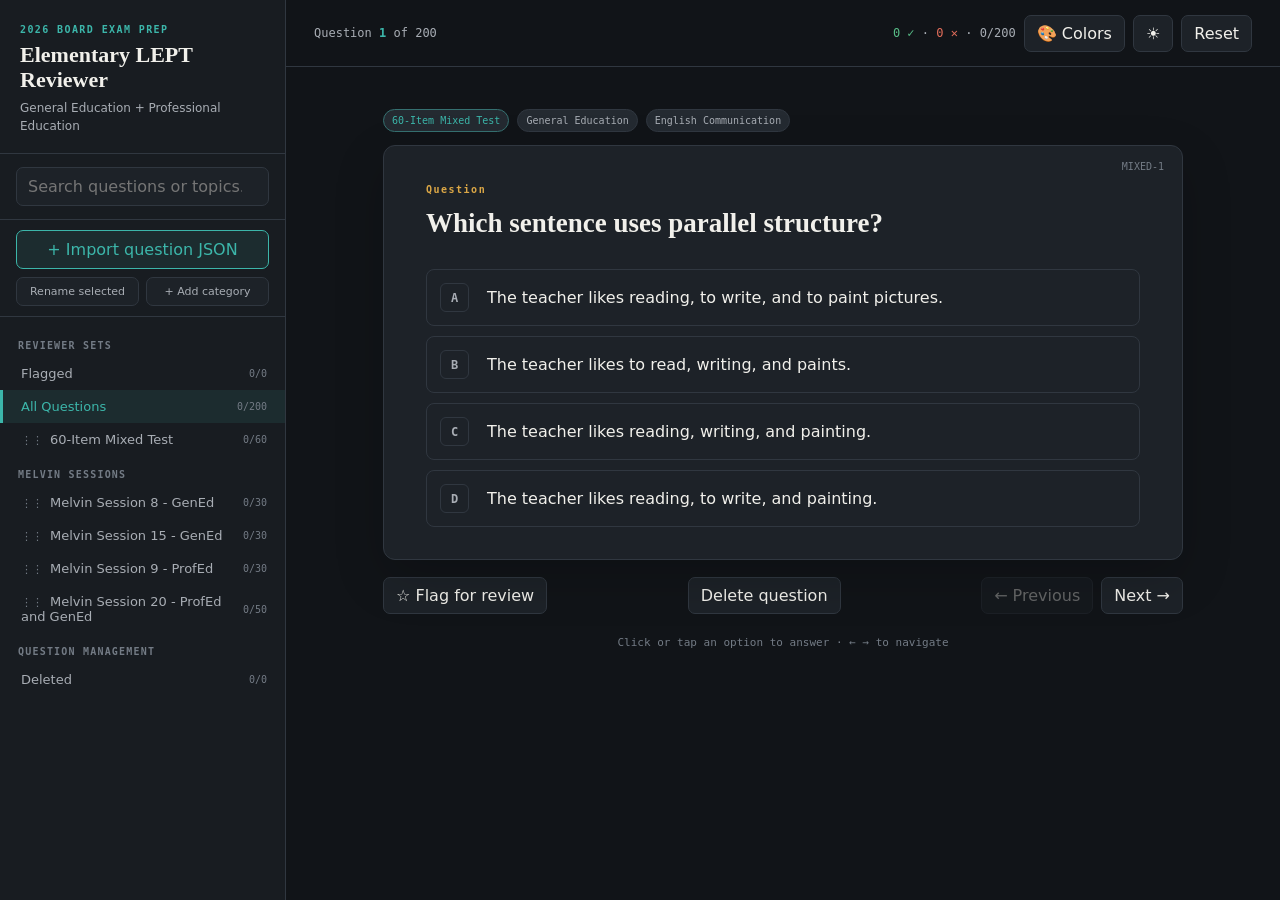
==== commit ee082254: "Reorder reviewer management filters" ====
--- a/index.html
+++ b/index.html
@@ -90,7 +90,7 @@
   </script>
   <script>
   (()=>{
-    const builtInQuestions=window.REVIEWER_QUESTIONS||[];let importedBanks=load('lept-imported-question-banks-v1',[]);if(!Array.isArray(importedBanks))importedBanks=[];const savedBankNames=load('lept-bank-names-v1',{});
+    const excludedBanks=new Set(['Mini Drills','60-item Mixed Test']);const builtInQuestions=(window.REVIEWER_QUESTIONS||[]).filter(q=>!excludedBanks.has(q.bank));let importedBanks=load('lept-imported-question-banks-v1',[]);if(!Array.isArray(importedBanks))importedBanks=[];const savedBankNames=load('lept-bank-names-v1',{});
     const questions=[...builtInQuestions,...importedBanks.flatMap(record=>Array.isArray(record.questions)?record.questions:[])];questions.forEach(q=>{q.sourceBank=q.sourceBank||q.bank;q.bank=savedBankNames[q.sourceBank]||q.bank});const state={filter:'All Questions',index:0,search:'',visible:[],orders:{},progress:load('lept-progress-v1',{}),flags:load('lept-flags-v1',{}),deleted:load('lept-deleted-questions-v1',{}),bankOrder:load('lept-bank-order-v1',{reviewer:[],melvin:[]}),bankGroups:load('lept-bank-groups-v1',{}),bankNames:savedBankNames,categories:load('lept-custom-categories-v1',[])};if(!Array.isArray(state.categories))state.categories=[];state.categories=state.categories.filter(category=>category&&typeof category.id==='string'&&typeof category.name==='string');
     const app=document.querySelector('#app'),filters=document.querySelector('#filters'),search=document.querySelector('#search'),sidebar=document.querySelector('#sidebar');
     const esc=s=>String(s).replace(/[&<>"']/g,c=>({'&':'&amp;','<':'&lt;','>':'&gt;','"':'&quot;',"'":'&#39;'}[c]));
@@ -104,7 +104,7 @@
     function syncCategorySelect(){const selected=importCategory.value;importCategory.innerHTML=allCategories().map(category=>`<option value="${esc(category.id)}">${esc(category.name)}</option>`).join('');if(allCategories().some(category=>category.id===selected))importCategory.value=selected}
     function buildFilters(){
       const rows=[],activeQuestions=questions.filter(q=>!state.deleted[q.id]),deletedQuestions=questions.filter(q=>state.deleted[q.id]);const add=(name,list,group='')=>{const s=stats(list),drag=group?` draggable="true" data-bank="${esc(name)}" data-bank-group="${group}"`:'';rows.push(`<button class="filter ${state.filter===name?'active':''}" data-filter="${esc(name)}"${drag}><span>${esc(name)}</span><small>${s.answered}/${s.total}</small></button>`)};
-      const categories=allCategories(),categoryIds=new Set(categories.map(category=>category.id)),banks=[...new Set(questions.map(q=>q.bank))],groupOf=bank=>{const imported=questions.find(q=>q.bank===bank&&q.importGroup)?.importGroup,group=state.bankGroups[bank]||imported||((bank.startsWith('Melvin Session'))?'melvin':'reviewer');return categoryIds.has(group)?group:'reviewer'},ordered=group=>{const members=banks.filter(bank=>groupOf(bank)===group),saved=Array.isArray(state.bankOrder[group])?state.bankOrder[group]:[];return[...saved.filter(bank=>members.includes(bank)),...members.filter(bank=>!saved.includes(bank))]};categories.forEach(category=>{const members=ordered(category.id);state.bankOrder[category.id]=[...members];rows.push(`<div class="group-title" data-drop-group="${esc(category.id)}">${esc(category.name)}</div>`);if(category.id==='reviewer')add('All Questions',activeQuestions);members.forEach(bank=>add(bank,activeQuestions.filter(q=>q.bank===bank),category.id));if(category.id==='reviewer'){add('Flagged',activeQuestions.filter(q=>state.flags[q.id]));add('Deleted',deletedQuestions)}});
+      const categories=allCategories(),categoryIds=new Set(categories.map(category=>category.id)),banks=[...new Set(questions.map(q=>q.bank))],groupOf=bank=>{const imported=questions.find(q=>q.bank===bank&&q.importGroup)?.importGroup,group=state.bankGroups[bank]||imported||((bank.startsWith('Melvin Session'))?'melvin':'reviewer');return categoryIds.has(group)?group:'reviewer'},ordered=group=>{const members=banks.filter(bank=>groupOf(bank)===group),saved=Array.isArray(state.bankOrder[group])?state.bankOrder[group]:[];return[...saved.filter(bank=>members.includes(bank)),...members.filter(bank=>!saved.includes(bank))]};categories.forEach(category=>{const members=ordered(category.id);state.bankOrder[category.id]=[...members];rows.push(`<div class="group-title" data-drop-group="${esc(category.id)}">${esc(category.name)}</div>`);if(category.id==='reviewer'){add('Flagged',activeQuestions.filter(q=>state.flags[q.id]));add('All Questions',activeQuestions)}members.forEach(bank=>add(bank,activeQuestions.filter(q=>q.bank===bank),category.id))});rows.push('<div class="group-title">Question Management</div>');add('Deleted',deletedQuestions);
       filters.innerHTML=rows.join('');filters.querySelectorAll('.filter').forEach(b=>b.onclick=()=>{state.filter=b.dataset.filter;state.index=0;state.search='';search.value='';apply();sidebar.classList.remove('open')});enableBankDragging();syncCategorySelect();
     }
     function moveBank(bank,group,before=''){if(!bank||!allCategories().some(category=>category.id===group))return;state.bankGroups[bank]=group;for(const key of Object.keys(state.bankOrder))state.bankOrder[key]=(Array.isArray(state.bankOrder[key])?state.bankOrder[key]:[]).filter(name=>name!==bank);if(!Array.isArray(state.bankOrder[group]))state.bankOrder[group]=[];const target=state.bankOrder[group],index=before?target.indexOf(before):-1;if(index>=0)target.splice(index,0,bank);else target.push(bank);save('lept-bank-groups-v1',state.bankGroups);save('lept-bank-order-v1',state.bankOrder);buildFilters()}
